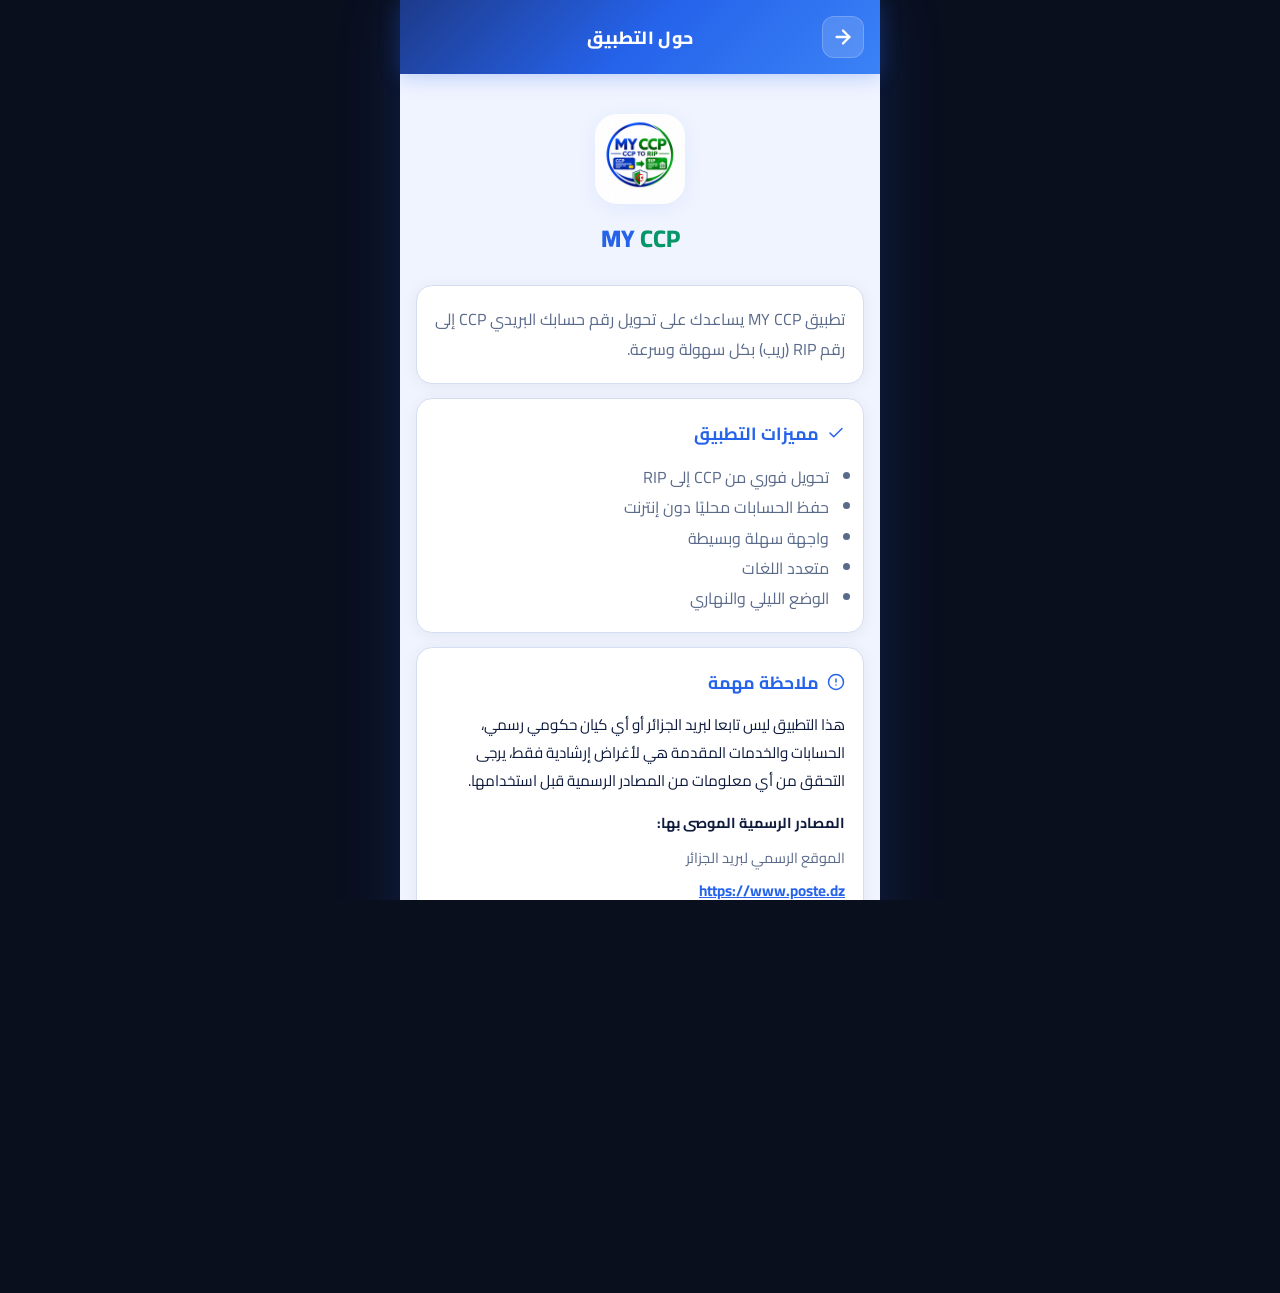
==== pages/about.html @ 97615470 "Add files via upload" ====
<!DOCTYPE html>
<html lang="ar" dir="rtl">
<head>
  <meta charset="UTF-8"/>
  <meta name="viewport" content="width=device-width, initial-scale=1.0, maximum-scale=1.0, user-scalable=no"/>
  <title>MY CCP – حول التطبيق</title>
  <meta name="theme-color" content="#1e3a8a"/>
  <link rel="manifest" href="../manifest.json"/>
  <link rel="icon" type="image/x-icon" href="../favicon.ico"/>
  <link rel="icon" type="image/png" href="../icons/icon-192.png"/>
  <link rel="apple-touch-icon" href="../icons/icon-192.png"/>
  <link href="https://fonts.googleapis.com/css2?family=Cairo:wght@400;500;600;700;800&display=swap" rel="stylesheet"/>
  <link rel="stylesheet" href="../css/main.css"/>
</head>
<body>
<div id="app-wrapper">
<div id="app">

  <!-- SUBPAGE HEADER -->
  <header class="subpage-header">
    <button class="back-btn" onclick="history.back()">
      <svg width="22" height="22" viewBox="0 0 24 24" fill="none" stroke="currentColor" stroke-width="2.5" stroke-linecap="round" stroke-linejoin="round">
        <line x1="19" y1="12" x2="5" y2="12"/>
        <polyline points="12 19 5 12 12 5"/>
      </svg>
    </button>
    <div class="subpage-title" data-i18n="about">حول التطبيق</div>
    <div style="width:42px;"></div>
  </header>

  <main class="main-content subpage-content">
    <!-- Logo -->
    <div style="display:flex;flex-direction:column;align-items:center;padding:20px 0 24px;">
      <img src="../icons/icon-192.png" alt="MY CCP" style="width:90px;height:90px;border-radius:22px;box-shadow:var(--shadow);"/>
      <div style="font-size:1.5rem;font-weight:800;margin-top:12px;color:var(--accent);">MY <span style="color:var(--accent-green);">CCP</span></div>
    </div>

    <!-- Description -->
    <div class="info-section">
      <p data-i18n="about_desc">تطبيق MY CCP يساعدك على تحويل رقم حسابك البريدي CCP إلى رقم RIP (ريب) بكل سهولة وسرعة.</p>
    </div>

    <!-- Features -->
    <div class="info-section">
      <h3>
        <svg width="18" height="18" viewBox="0 0 24 24" fill="none" stroke="currentColor" stroke-width="2" stroke-linecap="round" stroke-linejoin="round"><polyline points="20 6 9 17 4 12"/></svg>
        <span data-i18n="about_features">مميزات التطبيق</span>
      </h3>
      <ul>
        <li data-i18n="feat1">تحويل فوري من CCP إلى RIP</li>
        <li data-i18n="feat2">حفظ الحسابات محليًا دون إنترنت</li>
        <li data-i18n="feat3">واجهة سهلة وبسيطة</li>
        <li data-i18n="feat4">متعدد اللغات</li>
        <li data-i18n="feat5">الوضع الليلي والنهاري</li>
      </ul>
    </div>

    <!-- Important Notice — auto-translated by app language -->
    <div class="info-section" style="border-radius:var(--radius);padding:18px;">
      <h3 style="margin-bottom:12px;">
        <svg width="18" height="18" viewBox="0 0 24 24" fill="none" stroke="currentColor" stroke-width="2" stroke-linecap="round" stroke-linejoin="round"><circle cx="12" cy="12" r="10"/><line x1="12" y1="8" x2="12" y2="12"/><line x1="12" y1="16" x2="12.01" y2="16"/></svg>
        <span data-i18n="important_notice_title">ملاحظة مهمة</span>
      </h3>
      <p style="font-size:0.95rem;line-height:1.85;color:var(--text);margin-bottom:14px;" data-i18n="important_notice_text">
        هذا التطبيق ليس تابعا لبريد الجزائر أو أي كيان حكومي رسمي، الحسابات والخدمات المقدمة هي لأغراض إرشادية فقط، يرجى التحقق من أي معلومات من المصادر الرسمية قبل استخدامها.
      </p>
      <div style="font-weight:700;font-size:0.9rem;margin-bottom:8px;color:var(--text);" data-i18n="official_sources">المصادر الرسمية الموصى بها:</div>
      <div style="font-size:0.9rem;margin-bottom:4px;color:var(--text2);" data-i18n="official_site_label">الموقع الرسمي لبريد الجزائر</div>
      <a href="https://www.poste.dz" target="_blank" rel="noopener" style="color:var(--accent);font-size:0.95rem;font-weight:700;text-decoration:underline;word-break:break-all;">https://www.poste.dz</a>
    </div>

    <!-- Abbreviations -->
    <div class="info-section">
      <h3>
        <svg width="18" height="18" viewBox="0 0 24 24" fill="none" stroke="currentColor" stroke-width="2" stroke-linecap="round" stroke-linejoin="round"><rect x="3" y="3" width="18" height="18" rx="2"/><path d="M9 9h6"/><path d="M9 12h6"/><path d="M9 15h4"/></svg>
        <span data-i18n="abbrev_title">الإختصارات المستخدمة في التطبيق</span>
      </h3>
      <ul>
        <li><strong>CCP</strong> : <span data-i18n="abbrev_ccp">الحساب الجاري البريدي</span></li>
        <li><strong>RIP</strong> : <span data-i18n="abbrev_rip">كشف الهوية البريدية</span></li>
      </ul>
    </div>

    <!-- Version info -->
    <div class="info-section">
      <div class="account-row">
        <span class="account-label" data-i18n="version">الإصدار</span>
        <span class="account-value">1.0.0</span>
      </div>
    </div>

    <!-- Developer credit -->
    <div class="info-section" style="text-align:center;padding:16px;border-radius:var(--radius);background:var(--card);">
      <div style="font-size:1rem;color:var(--text2);font-weight:600;" data-i18n="developer_credit">تم التطوير بواسطة Ahmedcrypto</div>
    </div>

  </main>

</div>

</div><!-- end #app-wrapper -->
<div id="toast" class="toast"></div>
<script src="../js/i18n.js"></script>
<script src="../js/app.js"></script>
</body>
</html>
---- css/main.css ----
/* ===== CSS VARIABLES ===== */
:root {
  --bg: #f0f4ff;
  --bg2: #e8edf8;
  --card: #ffffff;
  --border: #d5ddf0;
  --text: #0f1b3d;
  --text2: #5a6a8a;
  --accent: #2563eb;
  --accent2: #1d4ed8;
  --accent-green: #059669;
  --accent-green2: #047857;
  --input-bg: #ffffff;
  --input-border: #c8d3ea;
  --header-bg: linear-gradient(135deg, #1e3a8a 0%, #2563eb 50%, #3b82f6 100%);
  --shadow: 0 4px 20px rgba(37,99,235,0.08);
  --shadow-card: 0 2px 16px rgba(0,0,0,0.06);
  --radius: 16px;
  --radius-sm: 12px;
  --transition: 0.25s cubic-bezier(0.4,0,0.2,1);
  --nav-bg: #ffffff;
  --sidebar-bg: #ffffff;
  --result-bg: linear-gradient(135deg, #eff6ff, #dbeafe);
  --result-border: #93c5fd;
}

[data-theme="dark"] {
  --bg: #000000;
  --bg2: #0a0a0a;
  --card: #0d0d0d;
  --border: #1a1a2e;
  --text: #ffffff;
  --text2: #9ab0d0;
  --accent: #60a5fa;
  --accent2: #3b82f6;
  --accent-green: #34d399;
  --accent-green2: #10b981;
  --input-bg: #111118;
  --input-border: #222240;
  --header-bg: linear-gradient(135deg, #000000 0%, #0a0f30 50%, #0d1a50 100%);
  --shadow: 0 4px 20px rgba(0,0,0,0.8);
  --shadow-card: 0 2px 16px rgba(0,0,0,0.6);
  --nav-bg: #000000;
  --sidebar-bg: #050510;
  --result-bg: linear-gradient(135deg, #080820, #0d1a4022);
  --result-border: #1e3a8a;
}

/* ===== RESET ===== */
*, *::before, *::after { box-sizing: border-box; margin: 0; padding: 0; }
html, body { font-size: calc(16px * var(--font-scale, 1)); height: 100%; overflow: hidden; }
html { --font-scale: 1; }
body {
  font-family: 'Cairo', 'Segoe UI', system-ui, sans-serif;
  background: var(--bg);
  color: var(--text);
  transition: background var(--transition), color var(--transition);
  direction: rtl;
  -webkit-font-smoothing: antialiased;
  -moz-osx-font-smoothing: grayscale;
}

body[data-lang="fr"], body[data-lang="en"] { direction: ltr; }

a { text-decoration: none; color: inherit; }
button { cursor: pointer; border: none; outline: none; font-family: inherit; }
input { font-family: inherit; outline: none; border: none; background: transparent; }
input[type=number]::-webkit-inner-spin-button,
input[type=number]::-webkit-outer-spin-button { -webkit-appearance: none; margin: 0; }
input[type=number] { -moz-appearance: textfield; }

/* ===== LAYOUT ===== */
/* wrapper centers & clips everything — sidebar included */
#app-wrapper {
  position: relative;
  max-width: 480px;
  width: 100%;
  margin: 0 auto;
  height: 100dvh;
  overflow: hidden;
}

#app {
  display: flex;
  flex-direction: column;
  height: 100dvh;
  width: 100%;
  position: relative;
  overflow: hidden;
  background: var(--bg);
}

/* ===== HEADER ===== */
.header {
  background: var(--header-bg);
  padding: 16px 16px;
  display: flex;
  align-items: center;
  position: sticky;
  top: 0;
  z-index: 100;
  box-shadow: 0 2px 20px rgba(37,99,235,0.3);
}

.header-title {
  font-size: 1.3rem;
  font-weight: 800;
  color: #ffffff;
  flex: 1;
  text-align: center;
  letter-spacing: 0.3px;
}

/* Logo in header instead of text */
.header-logo { display: none; }

.header-btn {
  width: 42px; height: 42px;
  display: flex; align-items: center; justify-content: center;
  background: rgba(255,255,255,0.15);
  color: #ffffff;
  border-radius: 12px;
  transition: background var(--transition), transform var(--transition);
  backdrop-filter: blur(4px);
  border: 1px solid rgba(255,255,255,0.2);
}
.header-btn:hover { background: rgba(255,255,255,0.25); transform: scale(1.05); }
.header-btn:active { transform: scale(0.95); }

.header-icons { display: flex; align-items: center; gap: 2px; }

/* ===== MAIN CONTENT ===== */
.main-content {
  flex: 1;
  padding: 20px 16px;
  overflow-y: auto;
  padding-bottom: calc(70px + env(safe-area-inset-bottom));
}

/* ===== DIGIT COUNTER ===== */
.digit-counter {
  position: absolute;
  left: 50%;
  transform: translateX(-50%);
  bottom: -18px;
  font-size: 0.7rem;
  font-weight: 700;
  color: var(--text2);
  transition: color var(--transition);
  letter-spacing: 1px;
  pointer-events: none;
}
.digit-counter.full { color: var(--accent); }
.digit-counter.warn { color: #f59e0b; }

/* ===== INPUT GROUP — styled like reference app ===== */
.input-group {
  display: flex;
  align-items: center;
  background: var(--input-bg);
  border-radius: var(--radius);
  border: 3px solid var(--input-border);
  padding: 0 16px;
  height: 68px;
  margin-bottom: 16px;
  transition: border var(--transition), box-shadow var(--transition);
  position: relative;
  box-shadow: none;
}
.input-group:focus-within {
  border-color: var(--accent);
  border-width: 3px;
  box-shadow: 0 0 0 3px rgba(37,99,235,0.15);
}

.input-group.readonly {
  background: var(--bg2);
  border: 3px solid var(--input-border);
  opacity: 1;
}

.input-group input {
  flex: 1;
  background: transparent;
  color: var(--text);
  font-size: 1.1rem;
  font-weight: 800;
  text-align: center;
  letter-spacing: 1px;
}
.input-group input::placeholder {
  color: transparent;
  font-size: 0;
}

/* Floating label — matches reference UI */
.input-label {
  position: absolute;
  top: -14px;
  right: 12px;
  font-size: 0.9rem;
  font-weight: 700;
  color: var(--accent);
  background: var(--input-bg);
  padding: 0 6px;
  letter-spacing: 0.3px;
  border-radius: 4px;
  pointer-events: none;
}

body[data-lang="fr"] .input-label,
body[data-lang="en"] .input-label {
  right: auto;
  left: 12px;
}

.input-group.readonly .input-label {
  color: var(--text2);
  background: var(--bg2);
}

/* Icons */
.input-icon {
  color: var(--text2);
  flex-shrink: 0;
  display: flex;
  align-items: center;
  transition: color var(--transition);
}
.input-group:focus-within .input-icon { color: var(--accent); }

body[data-lang="ar"] .input-icon:first-child { margin-left: 10px; }
body[data-lang="ar"] .input-icon:last-child  { margin-right: 10px; }
body:not([data-lang="ar"]) .input-icon:first-child { margin-right: 10px; }
body:not([data-lang="ar"]) .input-icon:last-child  { margin-left: 10px; }

/* ===== RESULT BOX ===== */
.result-box {
  background: var(--result-bg);
  border-radius: var(--radius);
  border: 2px solid var(--result-border);
  padding: 16px 14px;
  margin-bottom: 20px;
  display: flex;
  align-items: center;
  min-height: 64px;
  cursor: pointer;
  transition: all var(--transition);
  box-shadow: 0 4px 16px rgba(37,99,235,0.1);
  position: relative;
  overflow: hidden;
}

.result-box::before {
  content: '';
  position: absolute;
  inset: 0;
  background: linear-gradient(135deg, transparent 60%, rgba(37,99,235,0.05));
  pointer-events: none;
}

.result-box:hover {
  transform: translateY(-2px);
  box-shadow: 0 8px 24px rgba(37,99,235,0.18);
}
.result-box:active { transform: translateY(0); }

.result-box .result-text {
  flex: 1;
  font-size: 1rem;
  color: var(--text2);
  text-align: center;
  letter-spacing: 1px;
  font-weight: 700;
  word-break: break-all;
  font-family: 'Cairo', monospace;
  /* RIP numbers always flow left-to-right regardless of page language */
  direction: ltr;
  unicode-bidi: bidi-override;
}
.result-box .result-text.has-value {
  color: var(--accent);
  font-weight: 800;
  font-size: 1.1rem;
  letter-spacing: 2px;
}

.copy-hint {
  font-size: 0.65rem;
  color: var(--text2);
  text-align: center;
  margin-top: -12px;
  margin-bottom: 8px;
  opacity: 0.7;
}

/* ===== BUTTONS ===== */
.btn {
  width: 100%;
  height: 62px;
  border-radius: var(--radius);
  font-size: 1.1rem;
  font-weight: 700;
  display: flex;
  align-items: center;
  justify-content: center;
  gap: 10px;
  transition: all var(--transition);
  margin-bottom: 10px;
  letter-spacing: 0.3px;
  position: relative;
  overflow: hidden;
}

.btn::after {
  content: '';
  position: absolute;
  inset: 0;
  background: linear-gradient(to bottom, rgba(255,255,255,0.1), transparent);
  pointer-events: none;
}

.btn-primary {
  background: linear-gradient(135deg, var(--accent), var(--accent2));
  color: white;
  box-shadow: 0 4px 16px rgba(37,99,235,0.35);
}
.btn-primary:hover { box-shadow: 0 6px 24px rgba(37,99,235,0.45); transform: translateY(-1px); }
.btn-primary:active { transform: translateY(1px); box-shadow: 0 2px 8px rgba(37,99,235,0.3); }

.btn-success {
  background: linear-gradient(135deg, var(--accent-green), var(--accent-green2));
  color: white;
  box-shadow: 0 4px 16px rgba(5,150,105,0.35);
}
.btn-success:hover { box-shadow: 0 6px 24px rgba(5,150,105,0.45); transform: translateY(-1px); }
.btn-success:active { transform: translateY(1px); }

.btn-outline {
  background: transparent;
  border: 2px solid var(--border);
  color: var(--text);
}
.btn-outline:hover { background: var(--input-bg); border-color: var(--accent); color: var(--accent); }

.btn-danger {
  background: linear-gradient(135deg, #dc2626, #b91c1c);
  color: white;
  box-shadow: 0 4px 16px rgba(220,38,38,0.3);
}

.btn-icon {
  width: 42px; height: 42px;
  border-radius: 12px;
  background: var(--input-bg);
  color: var(--text2);
  display: flex; align-items: center; justify-content: center;
  border: 1.5px solid var(--border);
  transition: all var(--transition);
  flex-shrink: 0;
}
.btn-icon:hover { background: var(--accent); color: white; border-color: var(--accent); transform: scale(1.05); }

/* ===== BOTTOM NAV ===== */
.bottom-nav {
  display: flex;
  background: var(--nav-bg);
  border-top: 1px solid var(--border);
  position: fixed;
  bottom: 0;
  left: 50%;
  transform: translateX(-50%);
  width: 100%;
  max-width: 480px;
  z-index: 200;
  padding: 6px 8px calc(6px + env(safe-area-inset-bottom));
  gap: 4px;
  flex-shrink: 0;
  box-shadow: 0 -4px 20px rgba(0,0,0,0.08);
}

.nav-item {
  flex: 1;
  display: flex;
  flex-direction: column;
  align-items: center;
  justify-content: center;
  padding: 8px 4px;
  gap: 4px;
  color: var(--text2);
  font-size: 0.8rem;
  font-weight: 700;
  transition: all var(--transition);
  cursor: pointer;
  background: transparent;
  border: none;
  border-radius: 12px;
}

.nav-item.active {
  color: var(--accent);
  background: rgba(37,99,235,0.08);
}

.nav-item svg { transition: transform var(--transition); }
.nav-item.active svg { transform: scale(1.1); }
.nav-item:not(.active):hover { color: var(--accent); background: rgba(37,99,235,0.05); }

/* ===== CARD ===== */
.card {
  background: var(--card);
  border-radius: var(--radius);
  box-shadow: var(--shadow-card);
  border: 1px solid var(--border);
  transition: background var(--transition), border var(--transition);
}

/* ===== ACCOUNTS LIST ===== */
.accounts-header {
  font-size: 0.82rem;
  color: var(--text2);
  padding: 4px 4px 10px;
  display: flex;
  align-items: center;
  gap: 6px;
}

/* Selection mode bar */
.selection-bar {
  display: none;
  align-items: center;
  justify-content: space-between;
  background: var(--accent);
  color: white;
  padding: 10px 16px;
  border-radius: var(--radius);
  margin-bottom: 12px;
  font-weight: 700;
  font-size: 0.9rem;
}
.selection-bar.visible { display: flex; }
.selection-bar-actions { display: flex; gap: 8px; }
.selection-bar-btn {
  background: rgba(255,255,255,0.2);
  border: 1px solid rgba(255,255,255,0.3);
  color: white;
  padding: 6px 14px;
  border-radius: 20px;
  font-size: 0.82rem;
  font-weight: 700;
  cursor: pointer;
  font-family: inherit;
  transition: background var(--transition);
}
.selection-bar-btn:hover { background: rgba(255,255,255,0.35); }
.selection-bar-btn.danger { background: rgba(220,38,38,0.7); }
.selection-bar-btn.danger:hover { background: rgba(220,38,38,0.9); }

.account-card {
  background: linear-gradient(135deg, #1e3a8a 0%, #2563eb 45%, #1d4ed8 70%, #0f2d6b 100%);
  border-radius: 20px;
  border: none;
  padding: 20px 20px 14px;
  margin-bottom: 16px;
  box-shadow: 0 8px 32px rgba(37,99,235,0.35);
  transition: all var(--transition);
  position: relative;
  overflow: hidden;
  color: white;
}
.account-card::before {
  content: '';
  position: absolute;
  top: -40px; right: -40px;
  width: 180px; height: 180px;
  background: rgba(255,255,255,0.06);
  border-radius: 50%;
  pointer-events: none;
}
.account-card::after {
  content: '';
  position: absolute;
  bottom: -60px; left: -30px;
  width: 220px; height: 220px;
  background: rgba(255,255,255,0.04);
  border-radius: 50%;
  pointer-events: none;
}
.account-card:hover { transform: translateY(-3px); box-shadow: 0 12px 40px rgba(37,99,235,0.5); }
.account-card.selected { outline: 3px solid #93c5fd; outline-offset: 2px; }
[data-theme="dark"] .account-card {
  background: linear-gradient(135deg, #0a0f30 0%, #1a2a60 45%, #0d1a4d 70%, #050a1e 100%);
  box-shadow: 0 8px 32px rgba(0,0,0,0.6);
}

/* Checkbox for selection */
.account-checkbox {
  position: absolute;
  top: 12px;
  right: 12px;
  width: 22px;
  height: 22px;
  border-radius: 6px;
  border: 2px solid var(--border);
  background: var(--input-bg);
  cursor: pointer;
  display: none;
  align-items: center;
  justify-content: center;
  transition: all var(--transition);
  z-index: 2;
  flex-shrink: 0;
}
body[data-lang="fr"] .account-checkbox,
body[data-lang="en"] .account-checkbox { right: auto; left: 12px; }
.account-checkbox.visible { display: flex; }
.account-checkbox.checked { background: var(--accent); border-color: var(--accent); }
.account-checkbox svg { display: none; }
.account-checkbox.checked svg { display: block; }

.account-name {
  font-size: 1rem;
  font-weight: 700;
  color: var(--text);
  margin-bottom: 10px;
  display: flex;
  align-items: center;
  gap: 8px;
}

.account-row {
  display: flex;
  align-items: center;
  margin-bottom: 7px;
  gap: 6px;
}

.account-label {
  color: rgba(255,255,255,0.7);
  font-size: 0.95rem;
  display: flex;
  align-items: center;
  gap: 5px;
  flex-shrink: 0;
}

.account-label svg { opacity: 0.8; }

.account-value {
  font-size: 1.2rem;
  font-weight: 800;
  color: #ffffff;
  word-break: break-all;
  letter-spacing: 1px;
}

/* RIP value in account cards always LTR (numbers flow left-to-right) */
.rip-value {
  font-size: 1.15rem;
  font-weight: 800;
  color: #93c5fd;
  word-break: break-all;
  direction: ltr;
  unicode-bidi: bidi-override;
  letter-spacing: 1.5px;
}

.rip-chip {
  background: rgba(37,99,235,0.1);
  color: var(--accent);
  font-size: 0.82rem;
  font-weight: 700;
  letter-spacing: 1px;
  padding: 6px 12px;
  border-radius: 10px;
  font-family: 'Cairo', monospace;
  margin-top: 8px;
  border: 1px solid rgba(37,99,235,0.2);
  word-break: break-all;
  /* RIP numbers always LTR */
  direction: ltr;
  unicode-bidi: bidi-override;
  text-align: center;
}

.account-actions {
  display: flex;
  gap: 8px;
  align-items: center;
  margin-top: 12px;
  padding-top: 10px;
  border-top: 1px solid rgba(255,255,255,0.15);
}

.account-date {
  flex: 1;
  font-size: 0.78rem;
  color: rgba(255,255,255,0.55);
  text-align: end;
}

/* ===== KEY ROW (CCP key | RIP key inline) ===== */
.key-row {
  display: flex;
  align-items: center;
  gap: 6px;
  margin-bottom: 7px;
  flex-wrap: wrap;
}
.key-row-sep {
  color: var(--text2);
  opacity: 0.5;
  font-weight: 300;
  margin: 0 2px;
}

/* ===== 3-DOT MENU ===== */
.dots-btn {
  width: 36px; height: 36px;
  border-radius: 10px;
  background: rgba(255,255,255,0.12);
  color: rgba(255,255,255,0.8);
  display: flex; align-items: center; justify-content: center;
  border: none;
  cursor: pointer;
  transition: all var(--transition);
  margin-inline-start: auto;
  flex-shrink: 0;
}
.dots-btn:hover { background: rgba(255,255,255,0.25); color: white; }

.dropdown-menu {
  position: fixed;
  background: var(--card);
  border: 1.5px solid var(--border);
  border-radius: var(--radius-sm);
  box-shadow: 0 8px 32px rgba(0,0,0,0.18);
  z-index: 500;
  min-width: 190px;
  overflow: hidden;
  animation: dropdownFadeIn 0.15s ease both;
}

@keyframes dropdownFadeIn {
  from { opacity: 0; transform: scale(0.95) translateY(-6px); }
  to { opacity: 1; transform: scale(1) translateY(0); }
}

.dropdown-item {
  display: flex;
  align-items: center;
  gap: 12px;
  padding: 14px 16px;
  font-size: 1rem;
  font-weight: 600;
  color: var(--text);
  cursor: pointer;
  background: transparent;
  border: none;
  width: 100%;
  font-family: inherit;
  transition: background var(--transition);
  text-align: start;
}
.dropdown-item:hover { background: var(--bg2); }
.dropdown-item.danger { color: #dc2626; }
.dropdown-item svg { flex-shrink: 0; opacity: 0.8; }
.dropdown-divider { height: 1px; background: var(--border); margin: 4px 0; }

/* ===== SIDEBAR ===== */
/* overlay & sidebar are now inside #app-wrapper, not #app */
.sidebar-overlay {
  position: absolute;
  inset: 0;
  background: rgba(0,0,0,0.6);
  z-index: 200;
  opacity: 0;
  pointer-events: none;
  transition: opacity var(--transition);
  backdrop-filter: blur(2px);
}
.sidebar-overlay.open { opacity: 1; pointer-events: all; }

/* Default (ar) — sidebar opens from RIGHT */
.sidebar {
  position: absolute;
  top: 0;
  left: auto;
  right: 0;
  width: 290px;
  height: 100%;
  background: var(--sidebar-bg);
  z-index: 201;
  transform: translateX(100%);
  transition: transform 0.32s cubic-bezier(0.4,0,0.2,1);
  display: flex;
  flex-direction: column;
  box-shadow: -6px 0 32px rgba(0,0,0,0.3);
  overflow: hidden;
}
.sidebar.open { transform: translateX(0); }

/* LTR (fr, en) — sidebar opens from LEFT */
body[data-lang="fr"] .sidebar,
body[data-lang="en"] .sidebar {
  right: auto;
  left: 0;
  transform: translateX(-100%);
  box-shadow: 6px 0 32px rgba(0,0,0,0.3);
}
body[data-lang="fr"] .sidebar.open,
body[data-lang="en"] .sidebar.open { transform: translateX(0); }

/* ===== HEADER MENU BUTTON POSITION =====
   AR  : sidebar on RIGHT → menu button on RIGHT
   FR/EN: sidebar on LEFT  → menu button on LEFT
   Strategy: header always has direction:ltr internally.
   AR  → icons at the END  (right side) using order:1 on icons, order:0 on title
   FR/EN → icons at the START (left side) using order:-1 on icons
*/
.header { direction: ltr; justify-content: space-between; }
.header-title { flex: 1; text-align: center; }
.header-icons { flex-shrink: 0; }

/* AR: menu button on the RIGHT → put icons at end (order 1) */
body[data-lang="ar"] .header-icons { order: 1; }
body[data-lang="ar"] .header-title  { order: 0; }

/* FR/EN: menu button on the LEFT → put icons at start (order -1) */
body[data-lang="fr"] .header-icons,
body[data-lang="en"] .header-icons { order: -1; }
body[data-lang="fr"] .header-title,
body[data-lang="en"] .header-title  { order: 0; }

.sidebar-header {
  padding: 32px 20px 20px;
  display: flex;
  flex-direction: column;
  align-items: center;
  gap: 8px;
  border-bottom: 1px solid var(--border);
  background: var(--header-bg);
  position: relative;
}

.sidebar-logo {
  width: 72px; height: 72px;
  border-radius: 20px;
  box-shadow: 0 4px 16px rgba(0,0,0,0.3);
  border: 3px solid rgba(255,255,255,0.3);
}

.sidebar-app-name {
  font-size: 1.1rem;
  font-weight: 800;
  color: #ffffff;
  letter-spacing: 0.5px;
}

.sidebar-version {
  font-size: 0.72rem;
  color: rgba(255,255,255,0.7);
  background: rgba(255,255,255,0.15);
  padding: 3px 10px;
  border-radius: 20px;
}

.sidebar-menu { flex: 1; padding: 12px 0; overflow-y: auto; }

.sidebar-section-title {
  font-size: 0.7rem;
  color: var(--text2);
  padding: 10px 20px 6px;
  text-transform: uppercase;
  letter-spacing: 1px;
  font-weight: 700;
}

.sidebar-item {
  display: flex;
  align-items: center;
  gap: 14px;
  padding: 16px 20px;
  color: var(--text);
  font-size: 1.05rem;
  font-weight: 700;
  cursor: pointer;
  background: transparent;
  width: 100%;
  transition: all var(--transition);
  border: none;
  font-family: inherit;
  border-radius: 0;
  position: relative;
}
/* AR → hover indicator on the LEFT side of item (sidebar opens from right) */
body[data-lang="ar"] .sidebar-item:hover { background: rgba(37,99,235,0.06); color: var(--accent); padding-left: 24px; }
.sidebar-item.active {
  background: rgba(37,99,235,0.1);
  color: var(--accent);
}
/* AR active bar on the LEFT edge (sidebar is on right side) */
.sidebar-item.active::before {
  content: '';
  position: absolute;
  left: 0; right: auto; top: 50%;
  transform: translateY(-50%);
  width: 4px; height: 60%;
  background: var(--accent);
  border-radius: 0 2px 2px 0;
}
/* FR/EN active bar on the RIGHT edge (sidebar is on left side) */
body[data-lang="fr"] .sidebar-item.active::before,
body[data-lang="en"] .sidebar-item.active::before {
  left: auto; right: 0;
  border-radius: 2px 0 0 2px;
}
body[data-lang="fr"] .sidebar-item:hover,
body[data-lang="en"] .sidebar-item:hover {
  padding-left: 20px;
  padding-right: 24px;
}

.sidebar-divider { height: 1px; background: var(--border); margin: 8px 20px; }

/* ===== SETTINGS PAGE ===== */
.settings-section { margin-bottom: 24px; }
.settings-title {
  font-size: 0.75rem;
  color: var(--text2);
  margin-bottom: 10px;
  padding: 0 4px;
  text-transform: uppercase;
  letter-spacing: 1px;
  font-weight: 700;
}

.settings-item {
  display: flex;
  align-items: center;
  justify-content: space-between;
  background: var(--card);
  border: 1.5px solid var(--border);
  border-radius: var(--radius);
  padding: 14px 16px;
  margin-bottom: 10px;
  transition: all var(--transition);
}
.settings-item:hover { border-color: var(--accent); }

.settings-item-left { display: flex; align-items: center; gap: 12px; }
.settings-item-label { font-size: 1rem; font-weight: 700; color: var(--text); }
.settings-item-sub { font-size: 0.88rem; color: var(--text2); margin-top: 2px; }

/* Toggle */
.toggle {
  width: 52px; height: 28px;
  background: var(--border);
  border-radius: 14px;
  position: relative;
  cursor: pointer;
  transition: background var(--transition);
  flex-shrink: 0;
  border: none;
}
.toggle::after {
  content: '';
  position: absolute;
  width: 22px; height: 22px;
  background: white;
  border-radius: 50%;
  top: 3px; left: 3px;
  transition: left 0.3s cubic-bezier(0.4,0,0.2,1);
  box-shadow: 0 2px 6px rgba(0,0,0,0.3);
}
.toggle.on { background: var(--accent); }
.toggle.on::after { left: 27px; }

/* Small outline button for settings actions */
.btn-outline-sm {
  padding: 7px 16px;
  border-radius: 10px;
  font-size: 0.88rem;
  font-weight: 700;
  border: 2px solid var(--border);
  background: transparent;
  color: var(--text);
  cursor: pointer;
  font-family: inherit;
  transition: all var(--transition);
  white-space: nowrap;
  flex-shrink: 0;
}
.btn-outline-sm:hover { border-color: var(--accent); color: var(--accent); background: rgba(37,99,235,0.07); }

/* Lang buttons */
.lang-buttons { display: flex; gap: 8px; flex-wrap: wrap; }
.lang-btn {
  padding: 6px 16px;
  border-radius: 20px;
  font-size: 0.85rem;
  font-weight: 700;
  border: 2px solid var(--border);
  background: var(--input-bg);
  color: var(--text);
  cursor: pointer;
  transition: all var(--transition);
  font-family: inherit;
}
.lang-btn.active {
  background: var(--accent);
  color: white;
  border-color: var(--accent);
  box-shadow: 0 4px 12px rgba(37,99,235,0.3);
}
.lang-btn:not(.active):hover { border-color: var(--accent); color: var(--accent); }

/* ===== KEY BADGE ===== */
.key-badge {
  display: inline-flex;
  align-items: center;
  gap: 4px;
  background: rgba(255,255,255,0.15);
  color: #ffffff;
  font-weight: 800;
  font-size: 1.25rem;
  padding: 5px 14px;
  border-radius: 8px;
  border: 1px solid rgba(255,255,255,0.25);
}
/* Key badge in home page (not in card) stays themed */
.input-group .key-badge {
  background: rgba(37,99,235,0.1);
  color: var(--accent);
  border: 1px solid rgba(37,99,235,0.2);
}

/* ===== INFO PAGES ===== */
.info-section {
  background: var(--card);
  border: 1.5px solid var(--border);
  border-radius: var(--radius);
  padding: 18px;
  margin-bottom: 14px;
  box-shadow: var(--shadow-card);
}
.info-section h3 {
  font-size: 1.1rem;
  color: var(--accent);
  margin-bottom: 12px;
  display: flex;
  align-items: center;
  gap: 8px;
  font-weight: 700;
}
.info-section p, .info-section li {
  font-size: 1rem;
  color: var(--text2);
  line-height: 1.9;
}
.info-section ul { padding-right: 16px; }
body:not([data-lang="ar"]) .info-section ul { padding-left: 16px; padding-right: 0; }

/* ===== TOAST ===== */
.toast {
  position: absolute;
  bottom: 90px;
  left: 50%; transform: translateX(-50%);
  background: linear-gradient(135deg, #1e3a8a, #2563eb);
  color: white;
  padding: 14px 28px;
  border-radius: 24px;
  font-size: 1rem;
  font-weight: 700;
  z-index: 999;
  opacity: 0;
  pointer-events: none;
  transition: opacity 0.3s, transform 0.3s;
  transform: translateX(-50%) translateY(10px);
  white-space: nowrap;
  max-width: 90%;
  text-align: center;
  box-shadow: 0 8px 24px rgba(37,99,235,0.4);
}
.toast.show { opacity: 1; transform: translateX(-50%) translateY(0); }

/* ===== MODAL ===== */
.modal-overlay {
  position: absolute;
  inset: 0;
  background: rgba(0,0,0,0.6);
  z-index: 300;
  display: flex;
  align-items: flex-end;
  justify-content: center;
  opacity: 0;
  pointer-events: none;
  transition: opacity 0.3s;
  backdrop-filter: blur(4px);
}
.modal-overlay.open { opacity: 1; pointer-events: all; }

.modal {
  background: var(--card);
  border-radius: var(--radius) var(--radius) 0 0;
  padding: 24px 20px 36px;
  width: 100%;
  max-width: 480px;
  transform: translateY(100%);
  transition: transform 0.35s cubic-bezier(0.4,0,0.2,1);
  border-top: 3px solid var(--accent);
}
.modal-overlay.open .modal { transform: translateY(0); }

.modal-handle {
  width: 36px; height: 4px;
  background: var(--border);
  border-radius: 2px;
  margin: 0 auto 20px;
}

.modal-title { font-size: 1.2rem; font-weight: 800; margin-bottom: 20px; color: var(--text); }
.modal-msg { font-size: 1rem; color: var(--text2); line-height: 1.7; margin-bottom: 4px; }
.modal-actions { display: flex; gap: 10px; margin-top: 16px; }
.modal-actions .btn { margin-bottom: 0; }
.modal-btn {
  flex: 1;
  height: 52px;
  border-radius: var(--radius-sm);
  font-size: 1rem;
  font-weight: 700;
  cursor: pointer;
  font-family: inherit;
  transition: all var(--transition);
  border: none;
}
.modal-btn.cancel {
  background: var(--bg2);
  color: var(--text);
  border: 2px solid var(--border);
}
.modal-btn.cancel:hover { border-color: var(--accent); color: var(--accent); }
.modal-btn.confirm {
  background: linear-gradient(135deg, var(--accent), var(--accent2));
  color: white;
  box-shadow: 0 4px 14px rgba(37,99,235,0.3);
}
.modal-btn.confirm:hover { box-shadow: 0 6px 20px rgba(37,99,235,0.45); }

/* ===== EMPTY STATE ===== */
.empty-state {
  display: flex;
  flex-direction: column;
  align-items: center;
  justify-content: center;
  padding: 60px 20px;
  color: var(--text2);
  gap: 14px;
}
.empty-state svg { opacity: 0.3; }
.empty-state p { font-size: 1rem; text-align: center; line-height: 1.7; }
.empty-state .empty-title { font-size: 1.2rem; font-weight: 700; color: var(--text); }

/* ===== SCROLLBAR ===== */
::-webkit-scrollbar { width: 4px; }
::-webkit-scrollbar-track { background: transparent; }
::-webkit-scrollbar-thumb { background: var(--border); border-radius: 4px; }

/* ===== SEARCH BAR ===== */
.search-bar {
  display: flex;
  align-items: center;
  background: var(--input-bg);
  border: 2px solid var(--input-border);
  border-radius: var(--radius);
  padding: 0 14px;
  height: 50px;
  margin-bottom: 14px;
  gap: 10px;
  transition: border var(--transition), box-shadow var(--transition);
  box-shadow: var(--shadow-card);
}
.search-bar:focus-within { border-color: var(--accent); box-shadow: 0 0 0 3px rgba(37,99,235,0.1); }
.search-bar input {
  flex: 1;
  background: transparent;
  color: var(--text);
  font-size: 0.9rem;
}
.search-bar input::placeholder { color: var(--text2); }

/* ===== PAGE HERO ===== */
.page-hero {
  background: var(--header-bg);
  margin: -20px -16px 20px;
  padding: 20px 20px 24px;
  display: flex;
  align-items: center;
  gap: 14px;
  color: white;
}
.page-hero-icon {
  width: 50px; height: 50px;
  background: rgba(255,255,255,0.15);
  border-radius: 14px;
  display: flex; align-items: center; justify-content: center;
  flex-shrink: 0;
  border: 1px solid rgba(255,255,255,0.2);
}
.page-hero-title { font-size: 1.2rem; font-weight: 800; }
.page-hero-sub { font-size: 0.88rem; opacity: 0.8; margin-top: 2px; }

/* ===== CROWN ===== */
.crown-icon { color: #f59e0b; }

/* ===== SECTION DIVIDER ===== */
.section-title {
  font-size: 0.8rem;
  font-weight: 700;
  color: var(--text2);
  text-transform: uppercase;
  letter-spacing: 1px;
  margin-bottom: 10px;
  padding: 0 2px;
  display: flex;
  align-items: center;
  gap: 8px;
}
.section-title::after {
  content: '';
  flex: 1;
  height: 1px;
  background: var(--border);
}

/* ===== STEP INDICATOR ===== */
.step-dots {
  display: flex;
  justify-content: center;
  gap: 6px;
  margin-bottom: 10px;
}
.step-dot {
  width: 6px; height: 6px;
  border-radius: 50%;
  background: var(--border);
  transition: all var(--transition);
}
.step-dot.active { background: var(--accent); width: 18px; border-radius: 3px; }

/* ===== SUBPAGE HEADER (no sidebar - with back button) ===== */
.subpage-header {
  background: var(--header-bg);
  padding: 16px 16px;
  display: flex;
  align-items: center;
  justify-content: space-between;
  position: sticky;
  top: 0;
  z-index: 100;
  box-shadow: 0 2px 20px rgba(37,99,235,0.3);
}

.subpage-title {
  font-size: 1.1rem;
  font-weight: 800;
  color: #ffffff;
  flex: 1;
  text-align: center;
  letter-spacing: 0.3px;
}

.back-btn {
  width: 42px; height: 42px;
  display: flex; align-items: center; justify-content: center;
  background: rgba(255,255,255,0.15);
  color: #ffffff;
  border-radius: 12px;
  transition: background var(--transition), transform var(--transition);
  backdrop-filter: blur(4px);
  border: 1px solid rgba(255,255,255,0.2);
  flex-shrink: 0;
}
.back-btn:hover { background: rgba(255,255,255,0.25); transform: scale(1.05); }
.back-btn:active { transform: scale(0.95); }

/* RTL: back button arrow direction */
body[data-lang="ar"] .back-btn svg { transform: scaleX(-1); }

.subpage-action-btn {
  width: 42px; height: 42px;
  display: flex; align-items: center; justify-content: center;
  background: rgba(255,255,255,0.15);
  color: #ffffff;
  border-radius: 12px;
  transition: background var(--transition), transform var(--transition);
  backdrop-filter: blur(4px);
  border: 1px solid rgba(255,255,255,0.2);
  flex-shrink: 0;
}
.subpage-action-btn:hover { background: rgba(255,255,255,0.25); }

.subpage-content {
  /* No bottom nav, so less padding */
  padding-bottom: 24px;
  overflow-y: auto;
}

/* Subpages: allow body/html to scroll */
html:has(.subpage-content),
body:has(.subpage-content) {
  overflow: auto;
}
#app-wrapper:has(.subpage-content) {
  height: auto;
  overflow-y: auto;
  overflow-x: hidden;
}
#app:has(.subpage-content) {
  height: auto;
  overflow: visible;
}

/* ===== FLAG LANG BUTTONS ===== */
.lang-btn-flag {
  display: flex;
  align-items: center;
  gap: 6px;
  padding: 6px 14px;
  border-radius: 20px;
  font-size: 0.85rem;
  font-weight: 700;
  border: 2px solid var(--border);
  background: var(--input-bg);
  color: var(--text);
  cursor: pointer;
  transition: all var(--transition);
  font-family: inherit;
}
.lang-btn-flag .flag {
  font-size: 1.2rem;
  line-height: 1;
}
.lang-btn-flag.active {
  background: var(--accent);
  color: white;
  border-color: var(--accent);
  box-shadow: 0 4px 12px rgba(37,99,235,0.3);
}
.lang-btn-flag:not(.active):hover { border-color: var(--accent); color: var(--accent); }

/* ===== ANIMATION ===== */
@keyframes fadeInUp {
  from { opacity: 0; transform: translateY(16px); }
  to { opacity: 1; transform: translateY(0); }
}
.animate-in { animation: fadeInUp 0.4s ease both; }

@keyframes pulse-ring {
  0% { box-shadow: 0 0 0 0 rgba(37,99,235,0.4); }
  70% { box-shadow: 0 0 0 10px rgba(37,99,235,0); }
  100% { box-shadow: 0 0 0 0 rgba(37,99,235,0); }
}
.result-box.has-rip { animation: pulse-ring 1.5s ease; }



/* ===== DESKTOP: ALL PAGES CENTERED LIKE MOBILE ===== */
@media (min-width: 481px) {
  html, body {
    overflow: hidden;
    background: #0a0f1e;
    height: 100%;
  }
  [data-theme="dark"] body { background: #050810; }

  body::before {
    content: '';
    position: fixed;
    inset: 0;
    background: linear-gradient(135deg, #0a0f1e 0%, #1a2a5e 50%, #0d1428 100%);
    z-index: -1;
  }
  [data-theme="dark"] body::before {
    background: linear-gradient(135deg, #050810 0%, #0f1a3e 50%, #080d20 100%);
  }

  /* Main page: perfectly contained, no scroll outside the app column */
  body:not(:has(.subpage-content)) #app-wrapper {
    position: fixed;
    top: 0;
    left: 50%;
    transform: translateX(-50%);
    height: 100dvh;
    overflow: hidden;
    box-shadow: 0 0 60px rgba(37,99,235,0.2);
  }

  /* Subpages: allow scroll, centered column */
  body:has(.subpage-content) {
    overflow-y: auto;
    height: 100%;
    min-height: 100dvh;
  }
  body:has(.subpage-content) #app-wrapper {
    position: relative;
    left: auto;
    top: auto;
    transform: none;
    max-width: 480px;
    width: 100%;
    margin: 0 auto;
    height: auto;
    min-height: 100dvh;
    overflow: visible;
    box-shadow: 0 0 60px rgba(37,99,235,0.2);
  }
  body:has(.subpage-content) #app {
    height: auto;
    min-height: 100dvh;
    overflow: visible;
    display: flex;
    flex-direction: column;
  }
  body:has(.subpage-content) .main-content.subpage-content {
    flex: 1;
  }

  /* Subpage header sticky within centered column */
  body:has(.subpage-content) .subpage-header {
    position: sticky;
    top: 0;
  }
}

/* ===== LANG DROPDOWN ===== */
.lang-select-wrapper {
  position: relative;
  flex: 1;
  max-width: 200px;
}

.lang-select-btn {
  display: flex;
  align-items: center;
  gap: 8px;
  padding: 8px 14px;
  border-radius: var(--radius-sm);
  font-size: 0.9rem;
  font-weight: 700;
  border: 2px solid var(--border);
  background: var(--input-bg);
  color: var(--text);
  cursor: pointer;
  transition: all var(--transition);
  font-family: inherit;
  width: 100%;
  justify-content: space-between;
}
.lang-select-btn:hover {
  border-color: var(--accent);
  color: var(--accent);
}
.lang-select-btn .lang-select-left {
  display: flex;
  align-items: center;
  gap: 8px;
}
.lang-select-btn .flag { font-size: 1.2rem; line-height: 1; }
.lang-select-btn .chevron {
  transition: transform var(--transition);
  color: var(--text2);
  flex-shrink: 0;
}
.lang-select-btn.open .chevron { transform: rotate(180deg); }

.lang-dropdown {
  position: absolute;
  top: calc(100% + 6px);
  inset-inline-end: 0;
  min-width: 100%;
  background: var(--card);
  border: 1.5px solid var(--border);
  border-radius: var(--radius-sm);
  box-shadow: 0 8px 32px rgba(0,0,0,0.18);
  z-index: 500;
  overflow: hidden;
  animation: dropdownFadeIn 0.15s ease both;
  display: none;
}
.lang-dropdown.open { display: block; }

.lang-dropdown-item {
  display: flex;
  align-items: center;
  gap: 10px;
  padding: 12px 16px;
  font-size: 0.9rem;
  font-weight: 600;
  color: var(--text);
  cursor: pointer;
  background: transparent;
  border: none;
  width: 100%;
  font-family: inherit;
  transition: background var(--transition);
  text-align: start;
}
.lang-dropdown-item:hover { background: var(--bg2); }
.lang-dropdown-item.active {
  color: var(--accent);
  background: rgba(37,99,235,0.07);
}
.lang-dropdown-item .flag { font-size: 1.2rem; line-height: 1; }
.lang-dropdown-item .check {
  margin-inline-start: auto;
  color: var(--accent);
  display: none;
}
.lang-dropdown-item.active .check { display: block; }
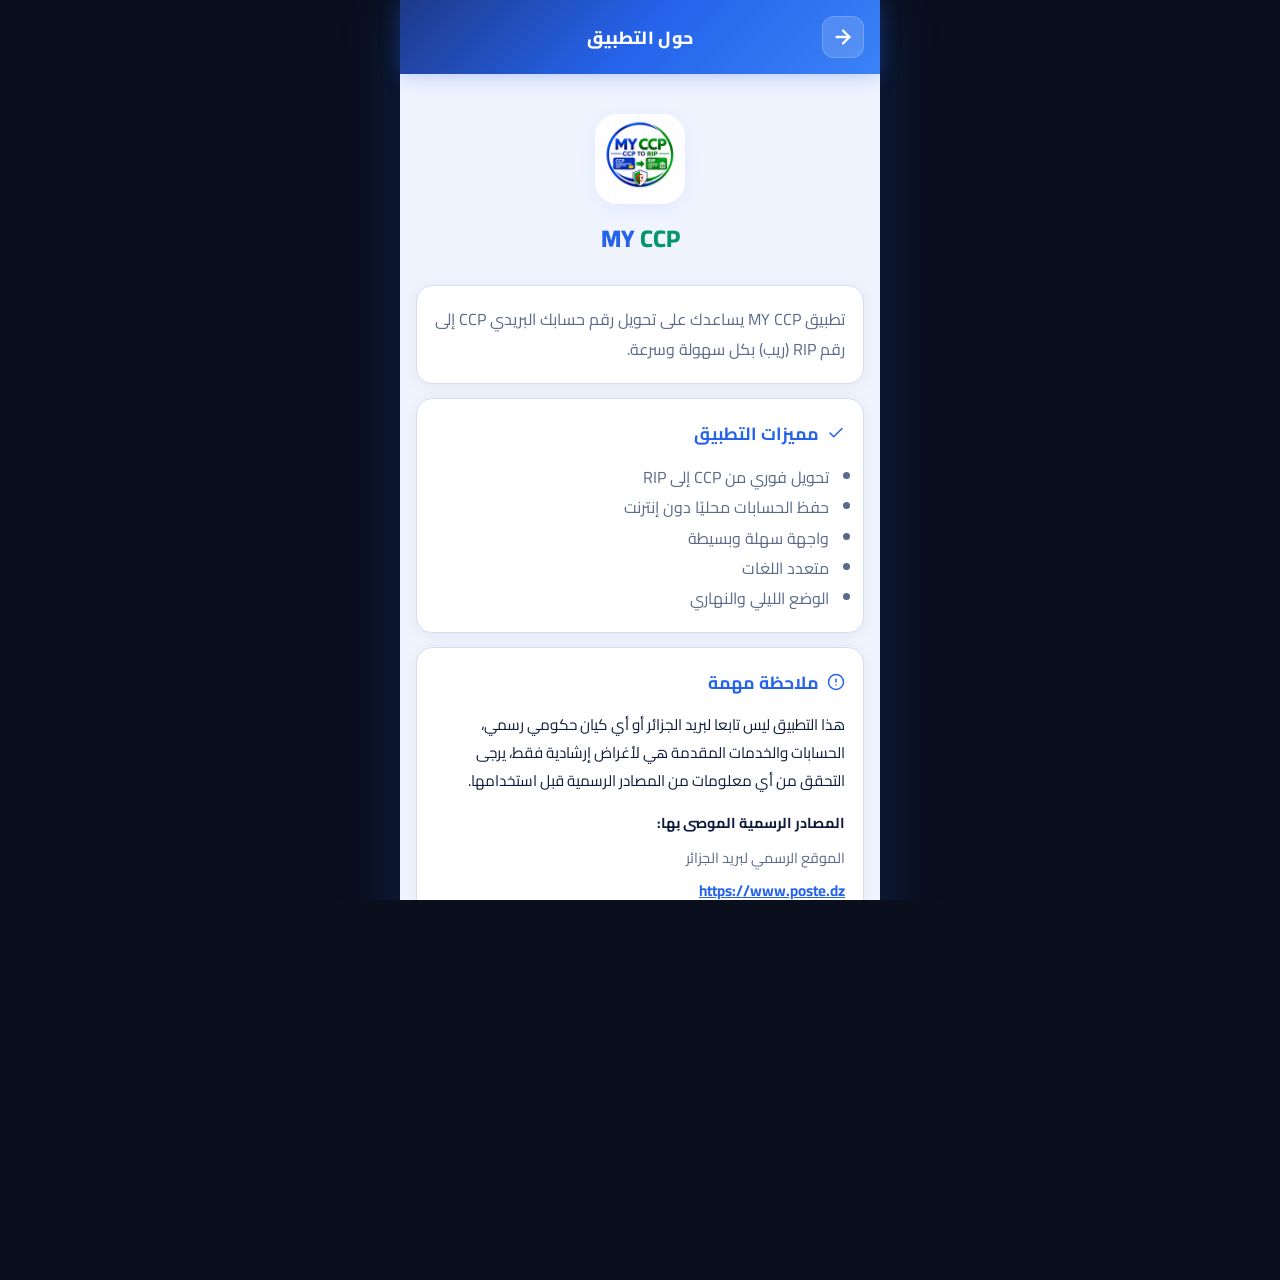
==== commit bc3112e4: "Add files via upload" ====
--- a/pages/about.html
+++ b/pages/about.html
@@ -83,9 +83,9 @@
 
     <!-- Version info -->
     <div class="info-section">
-      <div class="account-row">
-        <span class="account-label" data-i18n="version">الإصدار</span>
-        <span class="account-value">1.0.0</span>
+      <div style="display:flex;align-items:center;gap:8px;">
+        <span style="font-size:0.95rem;color:var(--text2);font-weight:500;" data-i18n="version">الإصدار</span>
+        <span style="font-size:1rem;font-weight:700;color:var(--text);letter-spacing:1px;">1.0.0</span>
       </div>
     </div>
 
--- a/css/main.css
+++ b/css/main.css
@@ -236,42 +236,17 @@
 
 /* ===== RESULT BOX ===== */
 .result-box {
-  background: var(--result-bg);
-  border-radius: var(--radius);
-  border: 2px solid var(--result-border);
-  padding: 16px 14px;
-  margin-bottom: 20px;
-  display: flex;
-  align-items: center;
-  min-height: 64px;
-  cursor: pointer;
-  transition: all var(--transition);
-  box-shadow: 0 4px 16px rgba(37,99,235,0.1);
-  position: relative;
-  overflow: hidden;
-}
-
-.result-box::before {
-  content: '';
-  position: absolute;
-  inset: 0;
-  background: linear-gradient(135deg, transparent 60%, rgba(37,99,235,0.05));
-  pointer-events: none;
-}
-
-.result-box:hover {
-  transform: translateY(-2px);
-  box-shadow: 0 8px 24px rgba(37,99,235,0.18);
-}
-.result-box:active { transform: translateY(0); }
+  /* Styled as a normal readonly input field */
+  margin-bottom: 0;
+  transition: all var(--transition);
+}
 
 .result-box .result-text {
   flex: 1;
   font-size: 1rem;
   color: var(--text2);
-  text-align: center;
   letter-spacing: 1px;
-  font-weight: 700;
+  font-weight: 500;
   word-break: break-all;
   font-family: 'Cairo', monospace;
   /* RIP numbers always flow left-to-right regardless of page language */
@@ -279,9 +254,9 @@
   unicode-bidi: bidi-override;
 }
 .result-box .result-text.has-value {
-  color: var(--accent);
-  font-weight: 800;
-  font-size: 1.1rem;
+  color: var(--text);
+  font-weight: 700;
+  font-size: 1rem;
   letter-spacing: 2px;
 }
 
@@ -1256,12 +1231,15 @@
 }
 .animate-in { animation: fadeInUp 0.4s ease both; }
 
-@keyframes pulse-ring {
-  0% { box-shadow: 0 0 0 0 rgba(37,99,235,0.4); }
-  70% { box-shadow: 0 0 0 10px rgba(37,99,235,0); }
-  100% { box-shadow: 0 0 0 0 rgba(37,99,235,0); }
-}
-.result-box.has-rip { animation: pulse-ring 1.5s ease; }
+@keyframes rip-pulse {
+  0%   { box-shadow: 0 0 0 0 rgba(37,99,235,0.35), var(--shadow-input); border-color: var(--accent); }
+  50%  { box-shadow: 0 0 0 6px rgba(37,99,235,0.12), var(--shadow-input); border-color: var(--accent); }
+  100% { box-shadow: 0 0 0 0 rgba(37,99,235,0), var(--shadow-input); border-color: var(--accent); }
+}
+.result-box.has-rip {
+  animation: rip-pulse 1.2s ease-out;
+  border-color: var(--accent);
+}
 
 
 
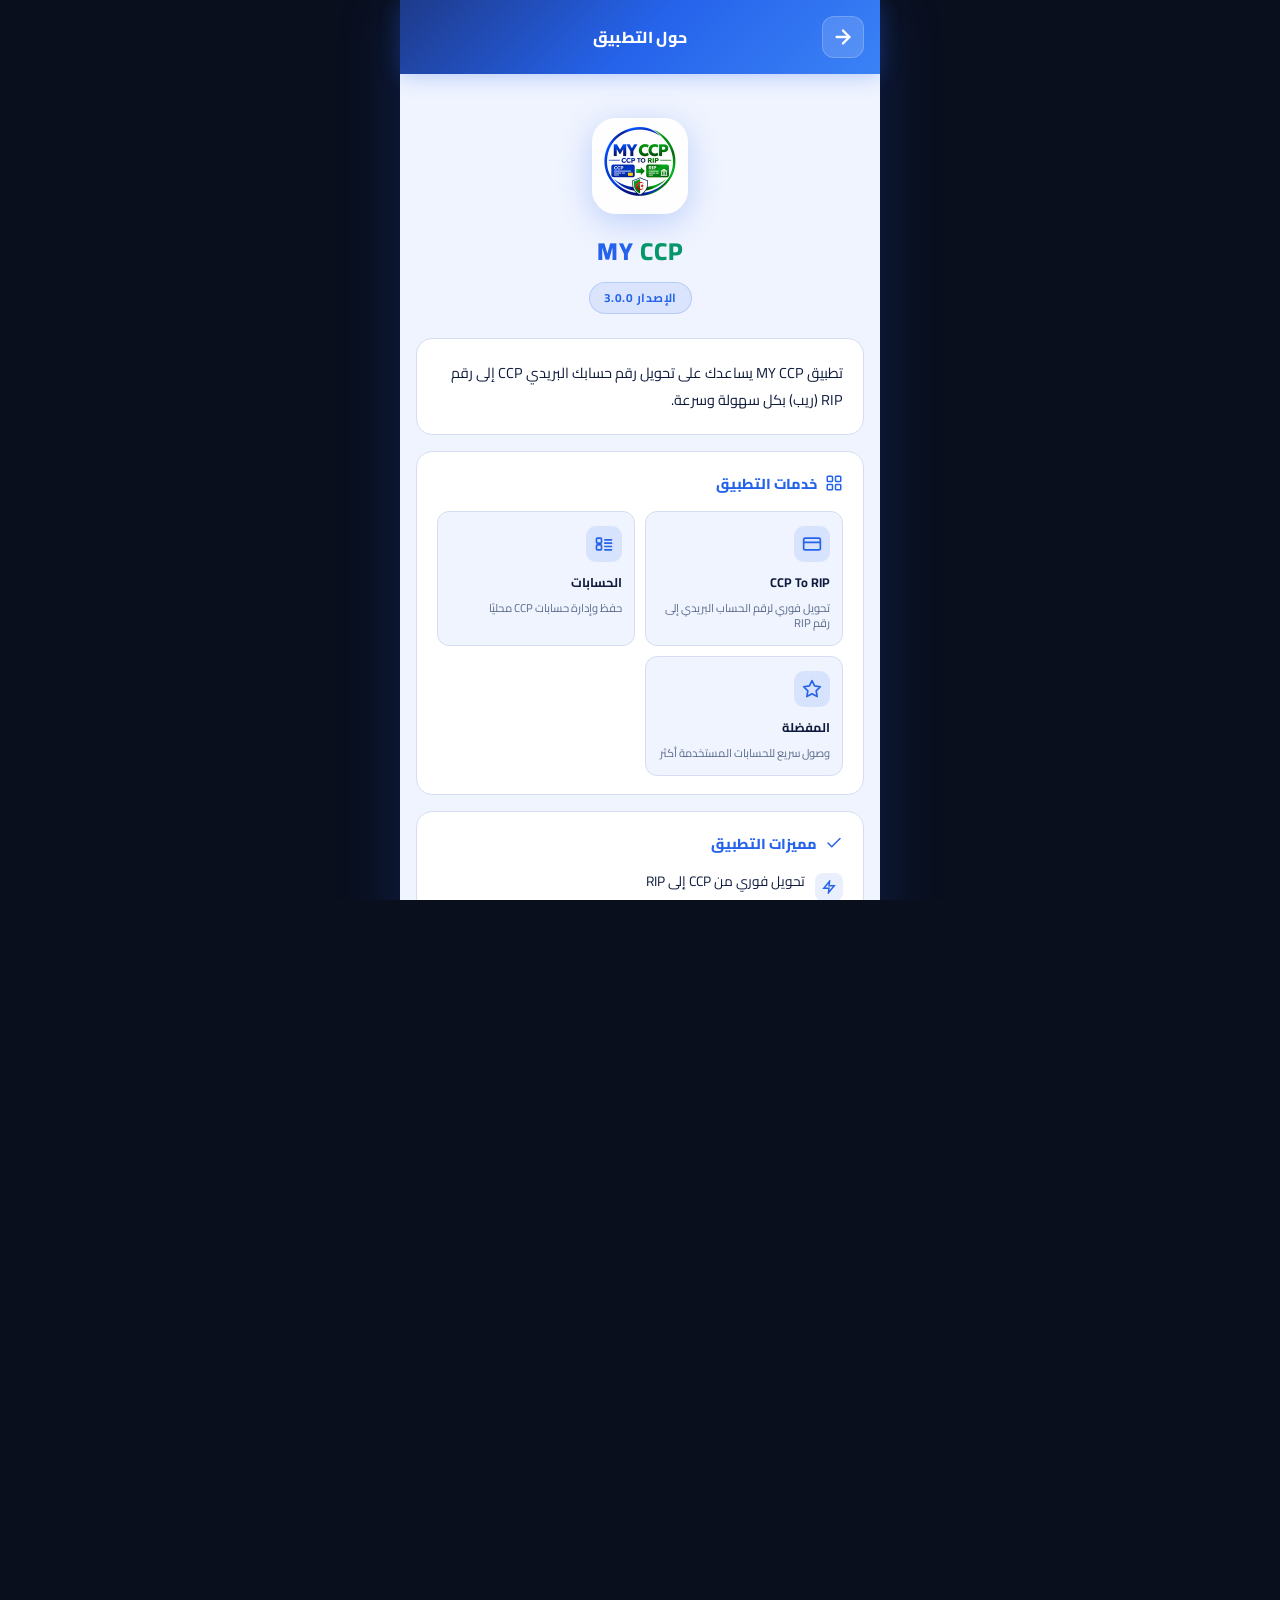
==== commit 3b818b5b: "Add files via upload" ====
--- a/pages/about.html
+++ b/pages/about.html
@@ -11,6 +11,210 @@
   <link rel="apple-touch-icon" href="../icons/icon-192.png"/>
   <link href="https://fonts.googleapis.com/css2?family=Cairo:wght@400;500;600;700;800&display=swap" rel="stylesheet"/>
   <link rel="stylesheet" href="../css/main.css"/>
+  <style>
+    .about-hero {
+      display: flex;
+      flex-direction: column;
+      align-items: center;
+      padding: 28px 0 24px;
+      position: relative;
+    }
+    .about-logo {
+      width: 96px;
+      height: 96px;
+      border-radius: 24px;
+      box-shadow: 0 8px 32px rgba(37,99,235,0.25);
+      margin-bottom: 14px;
+    }
+    .about-app-name {
+      font-size: 1.7rem;
+      font-weight: 800;
+      color: var(--accent);
+      letter-spacing: 1px;
+    }
+    .about-app-name span { color: var(--accent-green); }
+    .about-version-badge {
+      display: inline-block;
+      background: rgba(37,99,235,0.1);
+      color: var(--accent);
+      border: 1px solid rgba(37,99,235,0.2);
+      border-radius: 20px;
+      padding: 4px 14px;
+      font-size: 0.82rem;
+      font-weight: 700;
+      margin-top: 8px;
+      letter-spacing: 0.5px;
+    }
+    .about-desc-block {
+      background: var(--card);
+      border-radius: var(--radius);
+      padding: 20px;
+      margin-bottom: 16px;
+      font-size: 1rem;
+      color: var(--text);
+      line-height: 1.9;
+      border: 1px solid var(--border);
+    }
+    .about-section {
+      background: var(--card);
+      border-radius: var(--radius);
+      padding: 18px 20px;
+      margin-bottom: 16px;
+      border: 1px solid var(--border);
+    }
+    .about-section h3 {
+      font-size: 1rem;
+      font-weight: 800;
+      color: var(--accent);
+      margin-bottom: 14px;
+      display: flex;
+      align-items: center;
+      gap: 8px;
+    }
+    .about-section ul {
+      list-style: none;
+      padding: 0;
+      margin: 0;
+      display: flex;
+      flex-direction: column;
+      gap: 10px;
+    }
+    .about-section ul li {
+      display: flex;
+      align-items: flex-start;
+      gap: 10px;
+      font-size: 0.95rem;
+      color: var(--text);
+      line-height: 1.6;
+    }
+    .feat-icon {
+      width: 28px;
+      height: 28px;
+      border-radius: 8px;
+      background: rgba(37,99,235,0.1);
+      display: flex;
+      align-items: center;
+      justify-content: center;
+      flex-shrink: 0;
+      margin-top: 2px;
+    }
+    .feat-icon svg { color: var(--accent); }
+    .about-tools-grid {
+      display: grid;
+      grid-template-columns: 1fr 1fr;
+      gap: 10px;
+      margin-top: 4px;
+    }
+    .tool-card {
+      background: var(--bg);
+      border-radius: 12px;
+      padding: 14px 12px;
+      border: 1px solid var(--border);
+      display: flex;
+      flex-direction: column;
+      align-items: flex-start;
+      gap: 6px;
+    }
+    .tool-card-icon {
+      width: 36px;
+      height: 36px;
+      border-radius: 10px;
+      background: rgba(37,99,235,0.12);
+      display: flex;
+      align-items: center;
+      justify-content: center;
+      margin-bottom: 2px;
+    }
+    .tool-card-title {
+      font-size: 0.88rem;
+      font-weight: 700;
+      color: var(--text);
+    }
+    .tool-card-desc {
+      font-size: 0.78rem;
+      color: var(--text2);
+      line-height: 1.4;
+    }
+    .abbrev-row {
+      display: flex;
+      align-items: center;
+      gap: 10px;
+      padding: 10px 0;
+      border-bottom: 1px solid var(--border);
+    }
+    .abbrev-row:last-child { border-bottom: none; }
+    .abbrev-code {
+      font-weight: 800;
+      font-size: 1rem;
+      color: var(--accent);
+      min-width: 48px;
+      letter-spacing: 1px;
+    }
+    .abbrev-sep {
+      color: var(--border);
+      font-size: 1.1rem;
+    }
+    .abbrev-label {
+      font-size: 0.9rem;
+      color: var(--text);
+    }
+    .notice-block {
+      border-radius: var(--radius);
+      padding: 18px 20px;
+      margin-bottom: 16px;
+      background: rgba(234,179,8,0.07);
+      border: 1px solid rgba(234,179,8,0.25);
+    }
+    .notice-block h3 {
+      font-size: 1rem;
+      font-weight: 800;
+      color: #ca8a04;
+      margin-bottom: 10px;
+      display: flex;
+      align-items: center;
+      gap: 8px;
+    }
+    .notice-block p {
+      font-size: 0.93rem;
+      line-height: 1.85;
+      color: var(--text);
+      margin-bottom: 12px;
+    }
+    .official-link-row {
+      display: flex;
+      flex-direction: column;
+      gap: 4px;
+    }
+    .official-link-label { font-size: 0.85rem; color: var(--text2); font-weight: 600; }
+    .official-link-url { color: var(--accent); font-size: 0.95rem; font-weight: 700; text-decoration: underline; word-break: break-all; }
+    .dev-card {
+      background: var(--card);
+      border-radius: var(--radius);
+      padding: 18px;
+      margin-bottom: 24px;
+      border: 1px solid var(--border);
+      display: flex;
+      flex-direction: column;
+      align-items: center;
+      gap: 8px;
+      text-align: center;
+    }
+    .dev-avatar {
+      width: 52px;
+      height: 52px;
+      border-radius: 50%;
+      background: linear-gradient(135deg,var(--accent),var(--accent-green));
+      display: flex;
+      align-items: center;
+      justify-content: center;
+      font-size: 1.4rem;
+      font-weight: 800;
+      color: #fff;
+      flex-shrink: 0;
+    }
+    .dev-name { font-size: 1rem; font-weight: 800; color: var(--text); }
+    .dev-role { font-size: 0.85rem; color: var(--text2); }
+  </style>
 </head>
 <body>
 <div id="app-wrapper">
@@ -28,76 +232,143 @@
     <div style="width:42px;"></div>
   </header>
 
-  <main class="main-content subpage-content">
-    <!-- Logo -->
-    <div style="display:flex;flex-direction:column;align-items:center;padding:20px 0 24px;">
-      <img src="../icons/icon-192.png" alt="MY CCP" style="width:90px;height:90px;border-radius:22px;box-shadow:var(--shadow);"/>
-      <div style="font-size:1.5rem;font-weight:800;margin-top:12px;color:var(--accent);">MY <span style="color:var(--accent-green);">CCP</span></div>
+  <main class="main-content subpage-content" style="padding:16px;">
+
+    <!-- Hero -->
+    <div class="about-hero">
+      <img src="../icons/icon-192.png" alt="MY CCP" class="about-logo"/>
+      <div class="about-app-name">MY <span>CCP</span></div>
+      <div class="about-version-badge" data-i18n="version_label">الإصدار 3.0.0</div>
     </div>
 
     <!-- Description -->
-    <div class="info-section">
-      <p data-i18n="about_desc">تطبيق MY CCP يساعدك على تحويل رقم حسابك البريدي CCP إلى رقم RIP (ريب) بكل سهولة وسرعة.</p>
+    <div class="about-desc-block" data-i18n="about_desc">
+      تطبيق MY CCP هو تطبيق جزائري شامل لإدارة حسابات بريد الجزائر (CCP). يتيح لك تحويل أرقام الحسابات البريدية CCP إلى أرقام RIP، حفظ حساباتك، تتبع العمليات، واستخدام المفضلة — كل ذلك بدون إنترنت وبخصوصية تامة.
+    </div>
+
+    <!-- Tools / Services -->
+    <div class="about-section">
+      <h3>
+        <svg width="18" height="18" viewBox="0 0 24 24" fill="none" stroke="currentColor" stroke-width="2" stroke-linecap="round" stroke-linejoin="round"><rect x="3" y="3" width="7" height="7" rx="1"/><rect x="14" y="3" width="7" height="7" rx="1"/><rect x="3" y="14" width="7" height="7" rx="1"/><rect x="14" y="14" width="7" height="7" rx="1"/></svg>
+        <span data-i18n="about_services">خدمات التطبيق</span>
+      </h3>
+      <div class="about-tools-grid">
+        <div class="tool-card">
+          <div class="tool-card-icon">
+            <svg width="20" height="20" viewBox="0 0 24 24" fill="none" stroke="var(--accent)" stroke-width="2" stroke-linecap="round" stroke-linejoin="round"><rect x="2" y="5" width="20" height="14" rx="2"/><line x1="2" y1="10" x2="22" y2="10"/></svg>
+          </div>
+          <div class="tool-card-title" data-i18n="tool_ccp_rip">CCP → RIP</div>
+          <div class="tool-card-desc" data-i18n="tool_ccp_rip_desc">تحويل فوري لرقم الحساب البريدي إلى رقم RIP</div>
+        </div>
+        <div class="tool-card">
+          <div class="tool-card-icon">
+            <svg width="20" height="20" viewBox="0 0 24 24" fill="none" stroke="var(--accent)" stroke-width="2" stroke-linecap="round" stroke-linejoin="round"><rect x="3" y="5" width="6" height="6" rx="1"/><rect x="3" y="13" width="6" height="6" rx="1"/><line x1="13" y1="7" x2="21" y2="7"/><line x1="13" y1="11" x2="21" y2="11"/><line x1="13" y1="15" x2="21" y2="15"/><line x1="13" y1="19" x2="21" y2="19"/></svg>
+          </div>
+          <div class="tool-card-title" data-i18n="accounts">الحسابات</div>
+          <div class="tool-card-desc" data-i18n="tool_accounts_desc">حفظ وإدارة حسابات CCP محليًا</div>
+        </div>
+        <div class="tool-card">
+          <div class="tool-card-icon">
+            <svg width="20" height="20" viewBox="0 0 24 24" fill="none" stroke="var(--accent)" stroke-width="2" stroke-linecap="round" stroke-linejoin="round"><polygon points="12 2 15.09 8.26 22 9.27 17 14.14 18.18 21.02 12 17.77 5.82 21.02 7 14.14 2 9.27 8.91 8.26 12 2"/></svg>
+          </div>
+          <div class="tool-card-title" data-i18n="sidebar_favorites">المفضلة</div>
+          <div class="tool-card-desc" data-i18n="tool_favorites_desc">وصول سريع للحسابات المستخدمة أكثر</div>
+        </div>
+      </div>
     </div>
 
     <!-- Features -->
-    <div class="info-section">
+    <div class="about-section">
       <h3>
         <svg width="18" height="18" viewBox="0 0 24 24" fill="none" stroke="currentColor" stroke-width="2" stroke-linecap="round" stroke-linejoin="round"><polyline points="20 6 9 17 4 12"/></svg>
         <span data-i18n="about_features">مميزات التطبيق</span>
       </h3>
       <ul>
-        <li data-i18n="feat1">تحويل فوري من CCP إلى RIP</li>
-        <li data-i18n="feat2">حفظ الحسابات محليًا دون إنترنت</li>
-        <li data-i18n="feat3">واجهة سهلة وبسيطة</li>
-        <li data-i18n="feat4">متعدد اللغات</li>
-        <li data-i18n="feat5">الوضع الليلي والنهاري</li>
+        <li>
+          <div class="feat-icon"><svg width="14" height="14" viewBox="0 0 24 24" fill="none" stroke="currentColor" stroke-width="2.5"><path d="M13 2L3 14h9l-1 8 10-12h-9l1-8z"/></svg></div>
+          <span data-i18n="feat1">تحويل فوري من CCP إلى RIP</span>
+        </li>
+        <li>
+          <div class="feat-icon"><svg width="14" height="14" viewBox="0 0 24 24" fill="none" stroke="currentColor" stroke-width="2.5"><path d="M21 15a2 2 0 0 1-2 2H7l-4 4V5a2 2 0 0 1 2-2h14a2 2 0 0 1 2 2z"/></svg></div>
+          <span data-i18n="feat2">حفظ الحسابات محليًا دون إنترنت</span>
+        </li>
+        <li>
+          <div class="feat-icon"><svg width="14" height="14" viewBox="0 0 24 24" fill="none" stroke="currentColor" stroke-width="2.5"><rect x="5" y="2" width="14" height="20" rx="2"/><line x1="12" y1="18" x2="12.01" y2="18"/></svg></div>
+          <span data-i18n="feat3">واجهة سهلة وبسيطة</span>
+        </li>
+        <li>
+          <div class="feat-icon"><svg width="14" height="14" viewBox="0 0 24 24" fill="none" stroke="currentColor" stroke-width="2.5"><circle cx="12" cy="12" r="10"/><line x1="2" y1="12" x2="22" y2="12"/><path d="M12 2a15.3 15.3 0 0 1 4 10 15.3 15.3 0 0 1-4 10 15.3 15.3 0 0 1-4-10 15.3 15.3 0 0 1 4-10z"/></svg></div>
+          <span data-i18n="feat4">متعدد اللغات (عربي، فرنسي، إنجليزي)</span>
+        </li>
+        <li>
+          <div class="feat-icon"><svg width="14" height="14" viewBox="0 0 24 24" fill="none" stroke="currentColor" stroke-width="2.5"><circle cx="12" cy="12" r="5"/><line x1="12" y1="1" x2="12" y2="3"/><line x1="12" y1="21" x2="12" y2="23"/><line x1="4.22" y1="4.22" x2="5.64" y2="5.64"/><line x1="18.36" y1="18.36" x2="19.78" y2="19.78"/><line x1="1" y1="12" x2="3" y2="12"/><line x1="21" y1="12" x2="23" y2="12"/><line x1="4.22" y1="19.78" x2="5.64" y2="18.36"/><line x1="18.36" y1="5.64" x2="19.78" y2="4.22"/></svg></div>
+          <span data-i18n="feat5">الوضع الليلي والنهاري</span>
+        </li>
+        <li>
+          <div class="feat-icon"><svg width="14" height="14" viewBox="0 0 24 24" fill="none" stroke="currentColor" stroke-width="2.5"><path d="M12 22s8-4 8-10V5l-8-3-8 3v7c0 6 8 10 8 10z"/></svg></div>
+          <span data-i18n="feat6">خصوصية كاملة — لا إنترنت للبيانات</span>
+        </li>
+        <li>
+          <div class="feat-icon"><svg width="14" height="14" viewBox="0 0 24 24" fill="none" stroke="currentColor" stroke-width="2.5"><polyline points="8 17 12 21 16 17"/><line x1="12" y1="12" x2="12" y2="21"/><path d="M20.88 18.09A5 5 0 0 0 18 9h-1.26A8 8 0 1 0 3 16.29"/></svg></div>
+          <span data-i18n="feat7">استيراد وتصدير الحسابات</span>
+        </li>
+        <li>
+          <div class="feat-icon"><svg width="14" height="14" viewBox="0 0 24 24" fill="none" stroke="currentColor" stroke-width="2.5"><path d="M18 8h1a4 4 0 0 1 0 8h-1"/><path d="M2 8h16v9a4 4 0 0 1-4 4H6a4 4 0 0 1-4-4V8z"/><line x1="6" y1="1" x2="6" y2="4"/><line x1="10" y1="1" x2="10" y2="4"/><line x1="14" y1="1" x2="14" y2="4"/></svg></div>
+          <span data-i18n="feat8">قابل للتثبيت كتطبيق (PWA)</span>
+        </li>
       </ul>
     </div>
 
-    <!-- Important Notice — auto-translated by app language -->
-    <div class="info-section" style="border-radius:var(--radius);padding:18px;">
-      <h3 style="margin-bottom:12px;">
+    <!-- Abbreviations -->
+    <div class="about-section">
+      <h3>
+        <svg width="18" height="18" viewBox="0 0 24 24" fill="none" stroke="currentColor" stroke-width="2" stroke-linecap="round" stroke-linejoin="round"><rect x="3" y="3" width="18" height="18" rx="2"/><path d="M9 9h6"/><path d="M9 12h6"/><path d="M9 15h4"/></svg>
+        <span data-i18n="abbrev_title">الاختصارات المستخدمة في التطبيق</span>
+      </h3>
+      <div class="abbrev-row">
+        <span class="abbrev-code">CCP</span>
+        <span class="abbrev-sep">:</span>
+        <span class="abbrev-label" data-i18n="abbrev_ccp">الحساب الجاري البريدي</span>
+      </div>
+      <div class="abbrev-row">
+        <span class="abbrev-code">RIP</span>
+        <span class="abbrev-sep">:</span>
+        <span class="abbrev-label" data-i18n="abbrev_rip">كشف الهوية البريدية</span>
+      </div>
+      <div class="abbrev-row">
+        <span class="abbrev-code">DZ</span>
+        <span class="abbrev-sep">:</span>
+        <span class="abbrev-label" data-i18n="abbrev_dz">الجزائر (رمز البلد في RIP)</span>
+      </div>
+    </div>
+
+    <!-- Important Notice -->
+    <div class="notice-block">
+      <h3>
         <svg width="18" height="18" viewBox="0 0 24 24" fill="none" stroke="currentColor" stroke-width="2" stroke-linecap="round" stroke-linejoin="round"><circle cx="12" cy="12" r="10"/><line x1="12" y1="8" x2="12" y2="12"/><line x1="12" y1="16" x2="12.01" y2="16"/></svg>
         <span data-i18n="important_notice_title">ملاحظة مهمة</span>
       </h3>
-      <p style="font-size:0.95rem;line-height:1.85;color:var(--text);margin-bottom:14px;" data-i18n="important_notice_text">
-        هذا التطبيق ليس تابعا لبريد الجزائر أو أي كيان حكومي رسمي، الحسابات والخدمات المقدمة هي لأغراض إرشادية فقط، يرجى التحقق من أي معلومات من المصادر الرسمية قبل استخدامها.
+      <p data-i18n="important_notice_text">
+        هذا التطبيق غير تابع لبريد الجزائر أو أي كيان حكومي رسمي. الحسابات والخدمات المقدمة هي لأغراض إرشادية فقط. يرجى التحقق من أي معلومات من المصادر الرسمية قبل استخدامها.
       </p>
-      <div style="font-weight:700;font-size:0.9rem;margin-bottom:8px;color:var(--text);" data-i18n="official_sources">المصادر الرسمية الموصى بها:</div>
-      <div style="font-size:0.9rem;margin-bottom:4px;color:var(--text2);" data-i18n="official_site_label">الموقع الرسمي لبريد الجزائر</div>
-      <a href="https://www.poste.dz" target="_blank" rel="noopener" style="color:var(--accent);font-size:0.95rem;font-weight:700;text-decoration:underline;word-break:break-all;">https://www.poste.dz</a>
-    </div>
-
-    <!-- Abbreviations -->
-    <div class="info-section">
-      <h3>
-        <svg width="18" height="18" viewBox="0 0 24 24" fill="none" stroke="currentColor" stroke-width="2" stroke-linecap="round" stroke-linejoin="round"><rect x="3" y="3" width="18" height="18" rx="2"/><path d="M9 9h6"/><path d="M9 12h6"/><path d="M9 15h4"/></svg>
-        <span data-i18n="abbrev_title">الإختصارات المستخدمة في التطبيق</span>
-      </h3>
-      <ul>
-        <li><strong>CCP</strong> : <span data-i18n="abbrev_ccp">الحساب الجاري البريدي</span></li>
-        <li><strong>RIP</strong> : <span data-i18n="abbrev_rip">كشف الهوية البريدية</span></li>
-      </ul>
-    </div>
-
-    <!-- Version info -->
-    <div class="info-section">
-      <div style="display:flex;align-items:center;gap:8px;">
-        <span style="font-size:0.95rem;color:var(--text2);font-weight:500;" data-i18n="version">الإصدار</span>
-        <span style="font-size:1rem;font-weight:700;color:var(--text);letter-spacing:1px;">1.0.0</span>
-      </div>
-    </div>
-
-    <!-- Developer credit -->
-    <div class="info-section" style="text-align:center;padding:16px;border-radius:var(--radius);background:var(--card);">
-      <div style="font-size:1rem;color:var(--text2);font-weight:600;" data-i18n="developer_credit">تم التطوير بواسطة Ahmedcrypto</div>
+      <div class="official-link-row">
+        <span class="official-link-label" data-i18n="official_sources">المصادر الرسمية الموصى بها:</span>
+        <span class="official-link-label" data-i18n="official_site_label">الموقع الرسمي لبريد الجزائر</span>
+        <a href="https://www.poste.dz" target="_blank" rel="noopener" class="official-link-url">https://www.poste.dz</a>
+      </div>
+    </div>
+
+    <!-- Developer -->
+    <div class="dev-card">
+      <div class="dev-avatar">A</div>
+      <div class="dev-name">Ahmedcrypto</div>
+      <div class="dev-role" data-i18n="developer_role">مطور التطبيق</div>
+      <div style="font-size:0.8rem;color:var(--text2);margin-top:4px;" data-i18n="version">الإصدار <strong>3.0.0</strong></div>
     </div>
 
   </main>
 
 </div>
-
 </div><!-- end #app-wrapper -->
 <div id="toast" class="toast"></div>
 <script src="../js/i18n.js"></script>
--- a/css/main.css
+++ b/css/main.css
@@ -433,11 +433,11 @@
 
 .account-card {
   background: linear-gradient(135deg, #1e3a8a 0%, #2563eb 45%, #1d4ed8 70%, #0f2d6b 100%);
-  border-radius: 20px;
+  border-radius: 16px;
   border: none;
-  padding: 20px 20px 14px;
-  margin-bottom: 16px;
-  box-shadow: 0 8px 32px rgba(37,99,235,0.35);
+  padding: 13px 16px 10px;
+  margin-bottom: 12px;
+  box-shadow: 0 6px 24px rgba(37,99,235,0.35);
   transition: all var(--transition);
   position: relative;
   overflow: hidden;
@@ -562,16 +562,16 @@
   display: flex;
   gap: 8px;
   align-items: center;
-  margin-top: 12px;
-  padding-top: 10px;
+  margin-top: 6px;
+  padding-top: 6px;
   border-top: 1px solid rgba(255,255,255,0.15);
 }
 
 .account-date {
   flex: 1;
-  font-size: 0.78rem;
+  font-size: 0.72rem;
   color: rgba(255,255,255,0.55);
-  text-align: end;
+  text-align: center;
 }
 
 /* ===== KEY ROW (CCP key | RIP key inline) ===== */
@@ -591,8 +591,8 @@
 
 /* ===== 3-DOT MENU ===== */
 .dots-btn {
-  width: 36px; height: 36px;
-  border-radius: 10px;
+  width: 30px; height: 30px;
+  border-radius: 8px;
   background: rgba(255,255,255,0.12);
   color: rgba(255,255,255,0.8);
   display: flex; align-items: center; justify-content: center;
@@ -961,7 +961,7 @@
 
 /* ===== MODAL ===== */
 .modal-overlay {
-  position: absolute;
+  position: fixed;
   inset: 0;
   background: rgba(0,0,0,0.6);
   z-index: 300;
@@ -1396,3 +1396,41 @@
   display: none;
 }
 .lang-dropdown-item.active .check { display: block; }
+
+/* ===== QR / OCR SCANNER ===== */
+@keyframes scanLine {
+  0%   { top: 0;    opacity: 1;   }
+  100% { top: 100%; opacity: 0.3; }
+}
+
+/* ===== STAR / FAVORITE BUTTON on account cards ===== */
+.fav-star-btn {
+  position: absolute;
+  top: 10px;
+  inset-inline-end: 10px;
+  z-index: 2;
+  background: none;
+  border: none;
+  cursor: pointer;
+  padding: 4px;
+  line-height: 1;
+  border-radius: 50%;
+  transition: transform 0.2s cubic-bezier(0.34,1.56,0.64,1);
+}
+.fav-star-btn:active { transform: scale(0.8); }
+.fav-star-btn.active svg { filter: drop-shadow(0 0 4px rgba(245,158,11,0.6)); }
+
+/* ===== ACCOUNTS HEADER with fav count ===== */
+.accounts-header {
+  font-size: 0.8rem;
+  color: var(--text2);
+  margin-bottom: 12px;
+  padding: 0 2px;
+  font-weight: 600;
+}
+
+/* ===== SIDEBAR FAVORITES ITEM ===== */
+.sidebar-item svg[fill="#f59e0b"] { color: #f59e0b; }
+
+/* ===== HEADER SCAN BUTTONS spacing ===== */
+.header-icons .header-btn { margin-inline-start: 2px; }
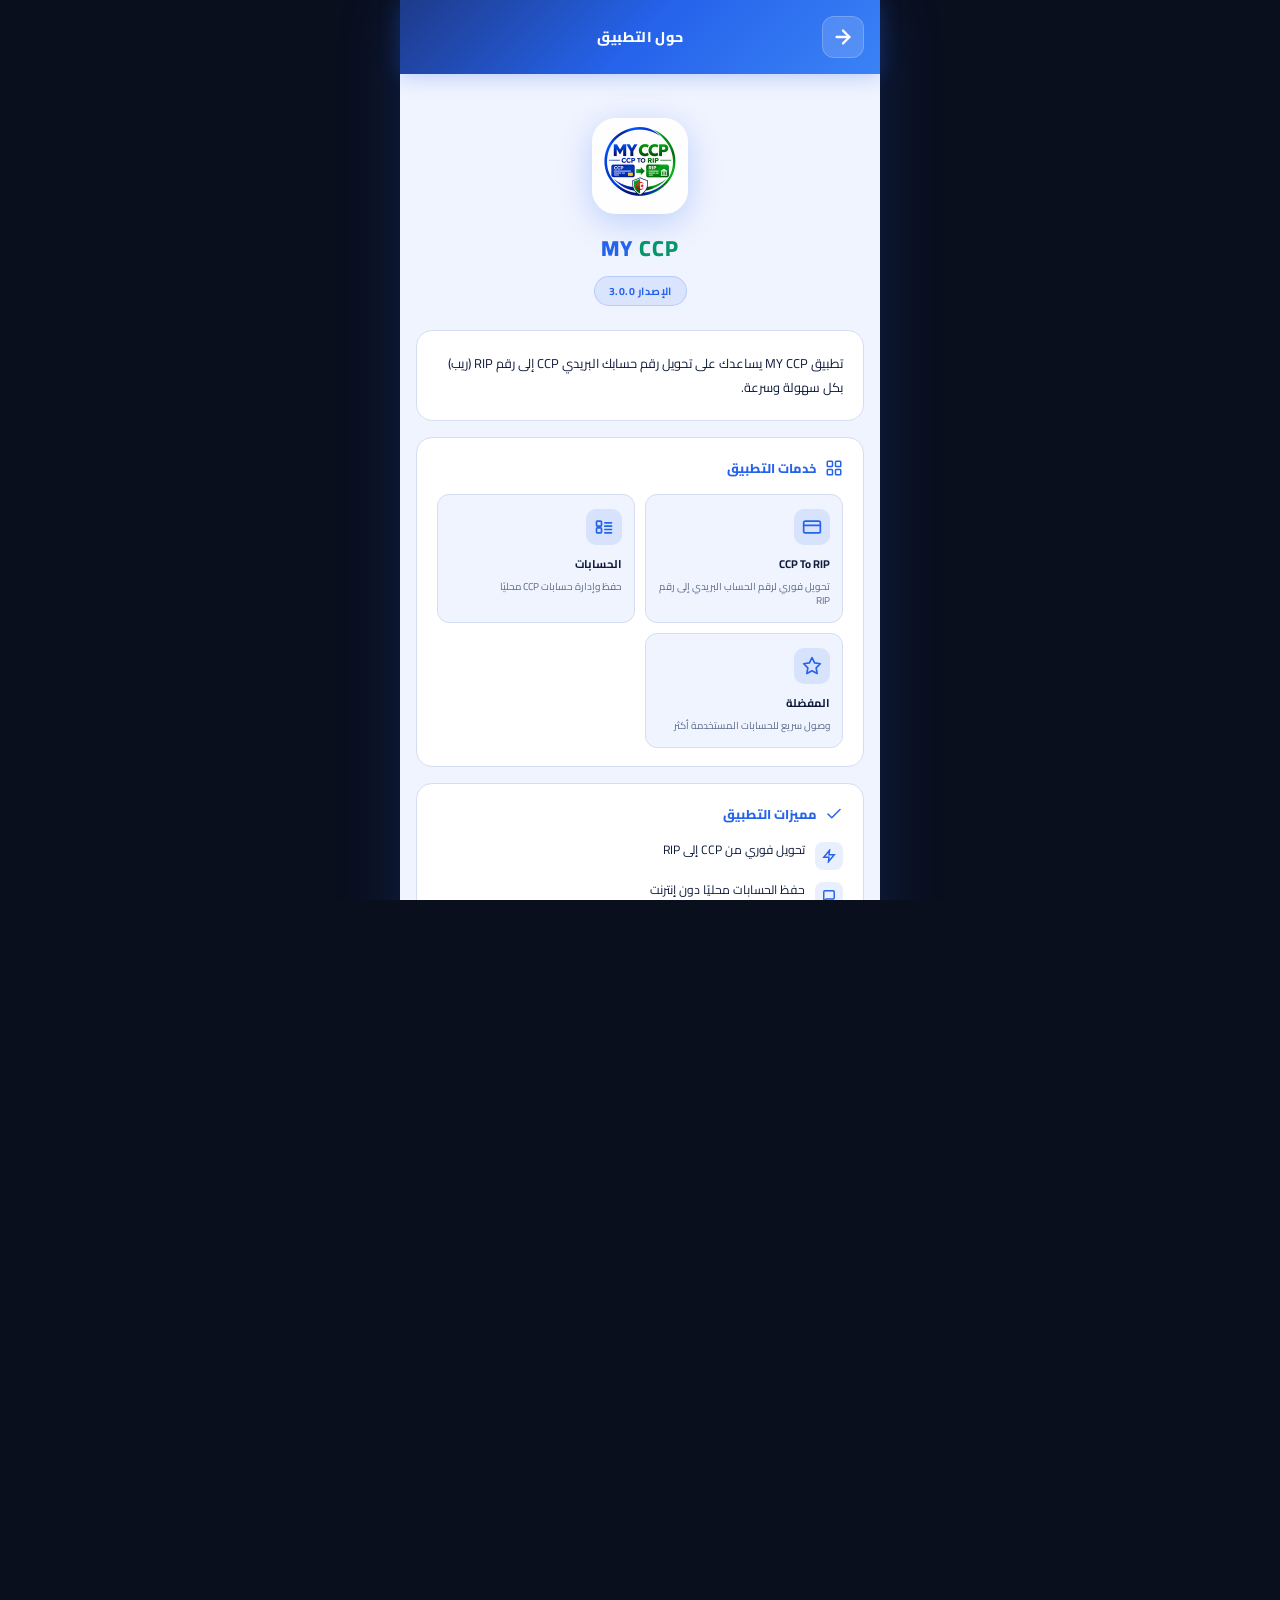
==== commit 1e62e500: "Add files via upload" ====
--- a/pages/about.html
+++ b/pages/about.html
@@ -363,7 +363,6 @@
       <div class="dev-avatar">A</div>
       <div class="dev-name">Ahmedcrypto</div>
       <div class="dev-role" data-i18n="developer_role">مطور التطبيق</div>
-      <div style="font-size:0.8rem;color:var(--text2);margin-top:4px;" data-i18n="version">الإصدار <strong>3.0.0</strong></div>
     </div>
 
   </main>
--- a/css/main.css
+++ b/css/main.css
@@ -671,7 +671,7 @@
   display: flex;
   flex-direction: column;
   box-shadow: -6px 0 32px rgba(0,0,0,0.3);
-  overflow: hidden;
+  overflow: clip;
 }
 .sidebar.open { transform: translateX(0); }
 
@@ -707,6 +707,14 @@
 body[data-lang="fr"] .header-title,
 body[data-lang="en"] .header-title  { order: 0; }
 
+/* FR/EN: within header-icons, swap menu to left and camera/QR to right */
+body[data-lang="fr"] #menuBtn,
+body[data-lang="en"] #menuBtn { order: -1; }
+body[data-lang="fr"] #ocrBtn,
+body[data-lang="en"] #ocrBtn { order: 1; }
+body[data-lang="fr"] #qrBtn,
+body[data-lang="en"] #qrBtn { order: 2; }
+
 .sidebar-header {
   padding: 32px 20px 20px;
   display: flex;
@@ -740,7 +748,7 @@
   border-radius: 20px;
 }
 
-.sidebar-menu { flex: 1; padding: 12px 0; overflow-y: auto; }
+.sidebar-menu { flex: 1; padding: 12px 0 24px; overflow-y: auto; min-height: 0; }
 
 .sidebar-section-title {
   font-size: 0.7rem;
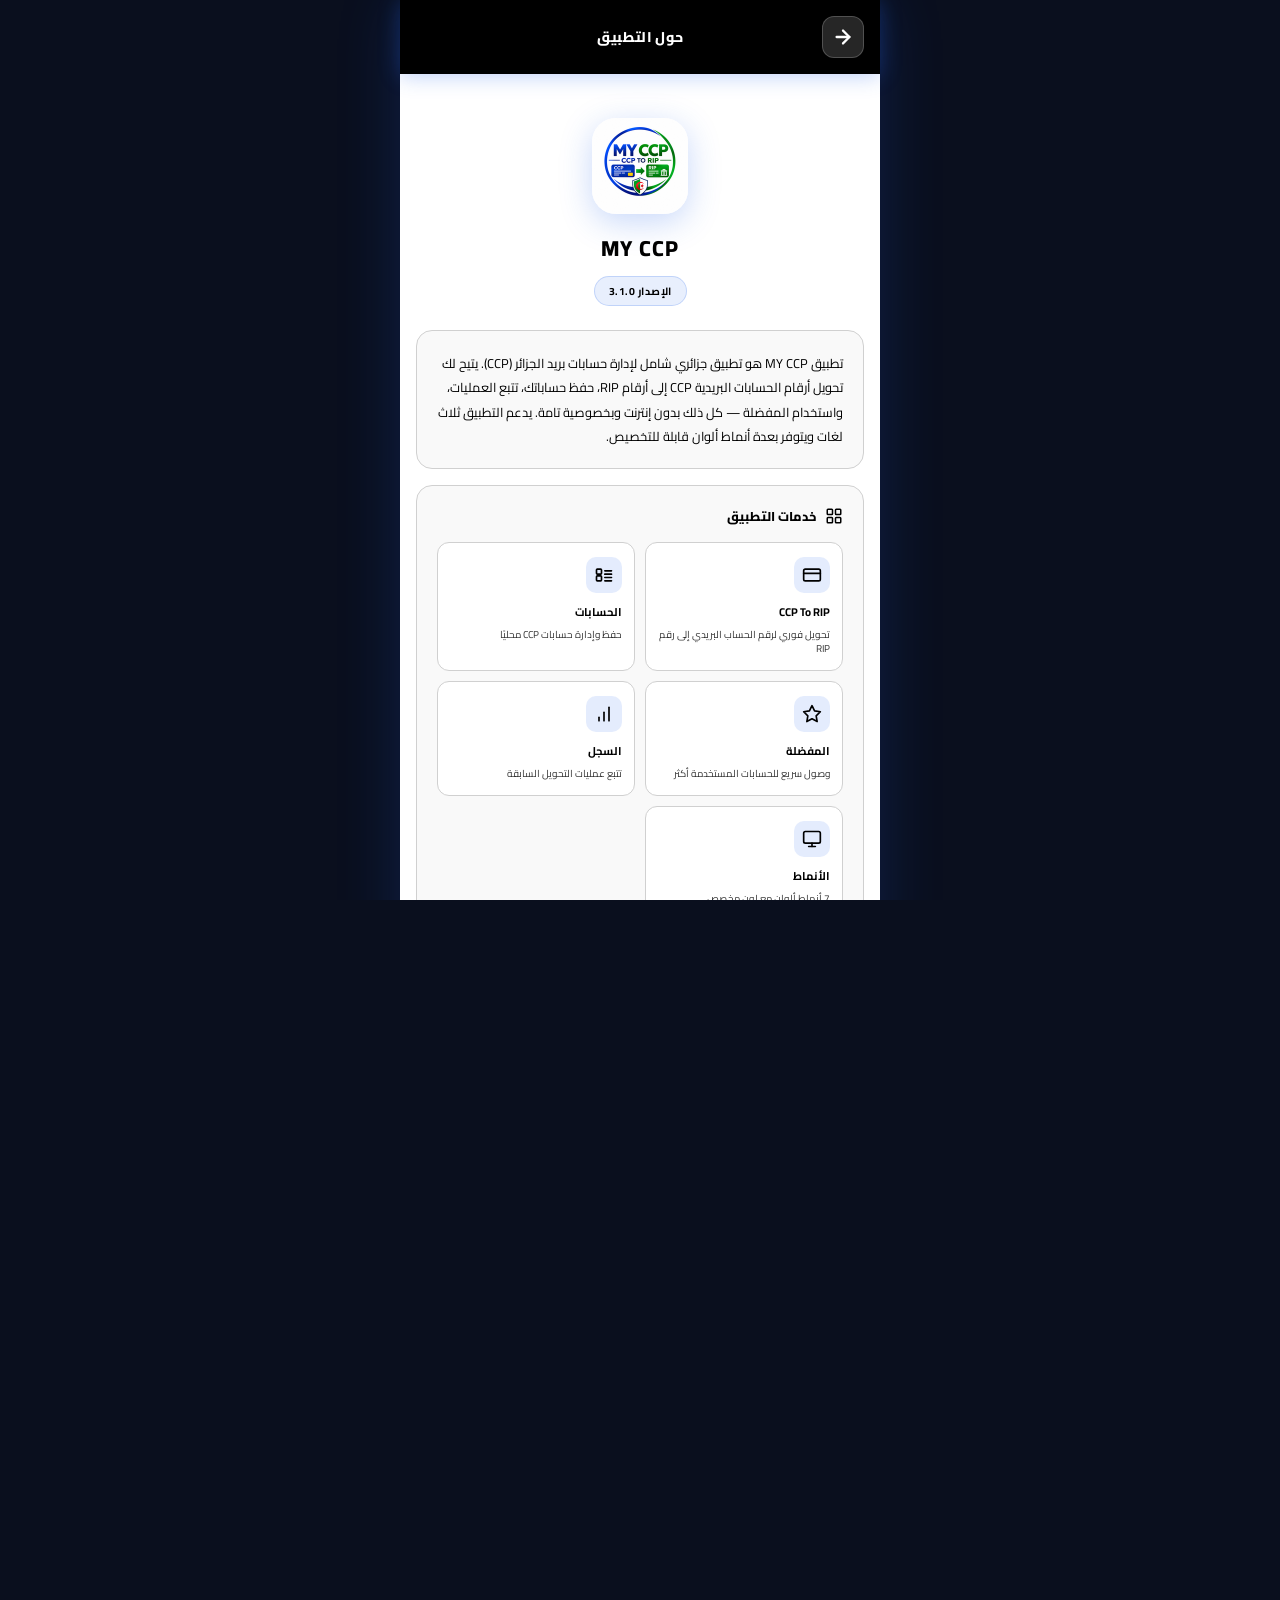
==== commit 88bb8040: "Add files via upload" ====
--- a/pages/about.html
+++ b/pages/about.html
@@ -238,12 +238,12 @@
     <div class="about-hero">
       <img src="../icons/icon-192.png" alt="MY CCP" class="about-logo"/>
       <div class="about-app-name">MY <span>CCP</span></div>
-      <div class="about-version-badge" data-i18n="version_label">الإصدار 3.0.0</div>
+      <div class="about-version-badge" data-i18n="version_label">الإصدار 3.1.0</div>
     </div>
 
     <!-- Description -->
     <div class="about-desc-block" data-i18n="about_desc">
-      تطبيق MY CCP هو تطبيق جزائري شامل لإدارة حسابات بريد الجزائر (CCP). يتيح لك تحويل أرقام الحسابات البريدية CCP إلى أرقام RIP، حفظ حساباتك، تتبع العمليات، واستخدام المفضلة — كل ذلك بدون إنترنت وبخصوصية تامة.
+      تطبيق MY CCP هو تطبيق جزائري شامل لإدارة حسابات بريد الجزائر (CCP). يتيح لك تحويل أرقام الحسابات البريدية CCP إلى أرقام RIP، حفظ حساباتك، تتبع العمليات، واستخدام المفضلة — كل ذلك بدون إنترنت وبخصوصية تامة. يدعم التطبيق ثلاث لغات (عربي، فرنسي، إنجليزي) ويتوفر بعدة أنماط ألوان قابلة للتخصيص.
     </div>
 
     <!-- Tools / Services -->
@@ -274,6 +274,20 @@
           <div class="tool-card-title" data-i18n="sidebar_favorites">المفضلة</div>
           <div class="tool-card-desc" data-i18n="tool_favorites_desc">وصول سريع للحسابات المستخدمة أكثر</div>
         </div>
+        <div class="tool-card">
+          <div class="tool-card-icon">
+            <svg width="20" height="20" viewBox="0 0 24 24" fill="none" stroke="var(--accent)" stroke-width="2" stroke-linecap="round" stroke-linejoin="round"><line x1="12" y1="20" x2="12" y2="10"/><line x1="18" y1="20" x2="18" y2="4"/><line x1="6" y1="20" x2="6" y2="16"/></svg>
+          </div>
+          <div class="tool-card-title" data-i18n="tool_history">السجل</div>
+          <div class="tool-card-desc" data-i18n="tool_history_desc">تتبع عمليات التحويل السابقة</div>
+        </div>
+        <div class="tool-card">
+          <div class="tool-card-icon">
+            <svg width="20" height="20" viewBox="0 0 24 24" fill="none" stroke="var(--accent)" stroke-width="2" stroke-linecap="round" stroke-linejoin="round"><rect x="2" y="3" width="20" height="14" rx="2"/><line x1="8" y1="21" x2="16" y2="21"/><line x1="12" y1="17" x2="12" y2="21"/></svg>
+          </div>
+          <div class="tool-card-title" data-i18n="tool_themes">الأنماط</div>
+          <div class="tool-card-desc" data-i18n="tool_themes_desc">7 أنماط ألوان مع لون مخصص</div>
+        </div>
       </div>
     </div>
 
@@ -315,6 +329,14 @@
         <li>
           <div class="feat-icon"><svg width="14" height="14" viewBox="0 0 24 24" fill="none" stroke="currentColor" stroke-width="2.5"><path d="M18 8h1a4 4 0 0 1 0 8h-1"/><path d="M2 8h16v9a4 4 0 0 1-4 4H6a4 4 0 0 1-4-4V8z"/><line x1="6" y1="1" x2="6" y2="4"/><line x1="10" y1="1" x2="10" y2="4"/><line x1="14" y1="1" x2="14" y2="4"/></svg></div>
           <span data-i18n="feat8">قابل للتثبيت كتطبيق (PWA)</span>
+        </li>
+        <li>
+          <div class="feat-icon"><svg width="14" height="14" viewBox="0 0 24 24" fill="none" stroke="currentColor" stroke-width="2.5"><circle cx="12" cy="12" r="10"/><path d="M12 2a15.3 15.3 0 0 1 4 10"/><circle cx="12" cy="12" r="5" stroke-dasharray="2 3"/></svg></div>
+          <span data-i18n="feat9">7 أنماط ألوان + لون مخصص قابل للضبط</span>
+        </li>
+        <li>
+          <div class="feat-icon"><svg width="14" height="14" viewBox="0 0 24 24" fill="none" stroke="currentColor" stroke-width="2.5"><line x1="12" y1="20" x2="12" y2="10"/><line x1="18" y1="20" x2="18" y2="4"/><line x1="6" y1="20" x2="6" y2="16"/></svg></div>
+          <span data-i18n="feat10">سجل العمليات مع إمكانية التحكم</span>
         </li>
       </ul>
     </div>
@@ -358,6 +380,39 @@
       </div>
     </div>
 
+    <!-- Stats -->
+    <div class="about-section">
+      <h3>
+        <svg width="18" height="18" viewBox="0 0 24 24" fill="none" stroke="currentColor" stroke-width="2" stroke-linecap="round" stroke-linejoin="round"><line x1="12" y1="20" x2="12" y2="10"/><line x1="18" y1="20" x2="18" y2="4"/><line x1="6" y1="20" x2="6" y2="16"/></svg>
+        <span data-i18n="app_stats_title">إحصائيات التطبيق</span>
+      </h3>
+      <div class="abbrev-row">
+        <span class="abbrev-code" style="font-size:0.85rem;min-width:auto;">📦</span>
+        <span class="abbrev-sep">—</span>
+        <span class="abbrev-label" data-i18n="stat_version">الإصدار الحالي: 3.1.0</span>
+      </div>
+      <div class="abbrev-row">
+        <span class="abbrev-code" style="font-size:0.85rem;min-width:auto;">🌐</span>
+        <span class="abbrev-sep">—</span>
+        <span class="abbrev-label" data-i18n="stat_langs">3 لغات مدعومة: عربي، فرنسي، إنجليزي</span>
+      </div>
+      <div class="abbrev-row">
+        <span class="abbrev-code" style="font-size:0.85rem;min-width:auto;">🎨</span>
+        <span class="abbrev-sep">—</span>
+        <span class="abbrev-label" data-i18n="stat_themes">7 أنماط ألوان + لون مخصص</span>
+      </div>
+      <div class="abbrev-row">
+        <span class="abbrev-code" style="font-size:0.85rem;min-width:auto;">🔒</span>
+        <span class="abbrev-sep">—</span>
+        <span class="abbrev-label" data-i18n="stat_privacy">لا يتم إرسال أي بيانات للإنترنت</span>
+      </div>
+      <div class="abbrev-row">
+        <span class="abbrev-code" style="font-size:0.85rem;min-width:auto;">📱</span>
+        <span class="abbrev-sep">—</span>
+        <span class="abbrev-label" data-i18n="stat_pwa">متاح كتطبيق PWA قابل للتثبيت</span>
+      </div>
+    </div>
+
     <!-- Developer -->
     <div class="dev-card">
       <div class="dev-avatar">A</div>
--- a/css/main.css
+++ b/css/main.css
@@ -44,6 +44,158 @@
   --sidebar-bg: #050510;
   --result-bg: linear-gradient(135deg, #080820, #0d1a4022);
   --result-border: #1e3a8a;
+}
+
+/* ===== THEME: YELLOW (Algérie Poste style) ===== */
+[data-theme="yellow"] {
+  --bg: #FFD200;
+  --bg2: #f5c800;
+  --card: #ffffff;
+  --border: #1b4fa8;
+  --text: #1b4fa8;
+  --text2: #1b4fa8cc;
+  --accent: #1b4fa8;
+  --accent2: #1240a0;
+  --accent-green: #059669;
+  --accent-green2: #047857;
+  --input-bg: #ffffff;
+  --input-border: #1b4fa8;
+  --header-bg: #1b4fa8;
+  --shadow: 0 4px 20px rgba(27,79,168,0.15);
+  --shadow-card: 0 2px 16px rgba(0,0,0,0.08);
+  --nav-bg: #FFD200;
+  --sidebar-bg: #FFD200;
+  --result-bg: #ffffff;
+  --result-border: #1b4fa8;
+}
+
+/* ===== THEME: WHITE (pure white + black text) ===== */
+[data-theme="white"] {
+  --bg: #ffffff;
+  --bg2: #f5f5f5;
+  --card: #f9f9f9;
+  --border: #d0d0d0;
+  --text: #000000;
+  --text2: #333333;
+  --accent: #000000;
+  --accent2: #222222;
+  --accent-green: #000000;
+  --accent-green2: #222222;
+  --input-bg: #ffffff;
+  --input-border: #aaaaaa;
+  --header-bg: #000000;
+  --shadow: 0 4px 20px rgba(0,0,0,0.12);
+  --shadow-card: 0 2px 16px rgba(0,0,0,0.08);
+  --nav-bg: #ffffff;
+  --sidebar-bg: #ffffff;
+  --result-bg: #f0f0f0;
+  --result-border: #aaaaaa;
+}
+[data-theme="white"] .fees-op-title .op-name { color: #000 !important; }
+[data-theme="white"] .fees-op-title .op-sub  { color: #444 !important; }
+[data-theme="white"] .fees-op-icon { background: #000 !important; }
+[data-theme="white"] .fees-field .field-value { color: #000 !important; }
+[data-theme="white"] .fees-field input { color: #000 !important; }
+[data-theme="white"] .fees-other-title { color: #000 !important; }
+[data-theme="white"] .fees-other-item .item-amount { color: #000 !important; }
+[data-theme="white"] .fees-nav-item.active { color: #000 !important; }
+[data-theme="white"] .fees-nav-item.active .nav-icon-wrap { background: #000 !important; }
+[data-theme="white"] .cash-item-count { color: #000 !important; background: rgba(0,0,0,0.08) !important; }
+
+/* ===== THEME: PITCH BLACK ===== */
+[data-theme="black"] {
+  --bg: #050505;
+  --bg2: #0a0a0a;
+  --card: #111111;
+  --border: #2a2a2a;
+  --text: #ffffff;
+  --text2: #aaaaaa;
+  --accent: #ffffff;
+  --accent2: #dddddd;
+  --accent-green: #aaffaa;
+  --accent-green2: #88ee88;
+  --input-bg: #1a1a1a;
+  --input-border: #333333;
+  --header-bg: #000000;
+  --shadow: 0 4px 20px rgba(0,0,0,0.9);
+  --shadow-card: 0 2px 16px rgba(0,0,0,0.8);
+  --nav-bg: #000000;
+  --sidebar-bg: #000000;
+  --result-bg: linear-gradient(135deg, #111111, #0a0a0a);
+  --result-border: #333333;
+}
+
+/* ===== THEME: GREEN (أخضر ) ===== */
+[data-theme="green"] {
+  --bg: #ffffff;
+  --bg2: #f0fdf4;
+  --card: #ffffff;
+  --border: #16a34a;
+  --text: #15803d;
+  --text2: #22c55e;
+  --accent: #16a34a;
+  --accent2: #15803d;
+  --accent-green: #22c55e;
+  --accent-green2: #16a34a;
+  --input-bg: #f0fdf4;
+  --input-border: #16a34a;
+  --header-bg: linear-gradient(135deg, #15803d 0%, #16a34a 50%, #22c55e 100%);
+  --shadow: 0 4px 20px rgba(21,128,61,0.15);
+  --shadow-card: 0 2px 16px rgba(21,128,61,0.1);
+  --nav-bg: #ffffff;
+  --sidebar-bg: #f0fdf4;
+  --result-bg: linear-gradient(135deg, #dcfce7, #bbf7d0);
+  --result-border: #16a34a;
+}
+[data-theme="green"] .fees-op-title .op-name { color: #15803d !important; }
+[data-theme="green"] .fees-op-title .op-sub  { color: #16a34a !important; }
+[data-theme="green"] .fees-op-icon { background: #dcfce7 !important; }
+[data-theme="green"] .fees-other-title { color: #15803d !important; }
+[data-theme="green"] .fees-other-item .item-amount { color: #15803d !important; }
+[data-theme="green"] .fees-nav-item.active { color: #15803d !important; }
+[data-theme="green"] .fees-nav-item.active .nav-icon-wrap { background: #dcfce7 !important; }
+[data-theme="green"] .cash-item-count { color: #15803d !important; background: rgba(21,128,61,0.1) !important; }
+[data-theme="green"] body { color: #15803d; }
+[data-theme="green"] .sidebar { background: #f0fdf4 !important; border-right: 2px solid #16a34a; }
+[data-theme="green"] .sidebar-header { background: linear-gradient(135deg, #15803d, #16a34a) !important; }
+[data-theme="green"] .sidebar-app-name { color: #ffffff !important; }
+[data-theme="green"] .sidebar-item { color: #15803d !important; }
+[data-theme="green"] .sidebar-item:hover { background: #dcfce7 !important; }
+[data-theme="green"] .sidebar-item.active { background: #dcfce7 !important; color: #15803d !important; }
+[data-theme="green"] .sidebar-divider { border-color: #16a34a !important; opacity: 0.3; }
+[data-theme="green"] .input-group { background: #f0fdf4 !important; border-color: #16a34a !important; }
+[data-theme="green"] .input-label { color: #16a34a !important; }
+[data-theme="green"] .input-icon { color: #16a34a !important; }
+[data-theme="green"] #ccpInput, [data-theme="green"] input { color: #15803d !important; }
+[data-theme="green"] .result-box { color: #15803d !important; }
+[data-theme="green"] .bottom-nav { background: #ffffff !important; border-top: 2px solid #16a34a; }
+[data-theme="green"] .nav-item { color: #16a34a !important; }
+[data-theme="green"] .nav-item.active { color: #15803d !important; }
+[data-theme="green"] .btn-success { background: linear-gradient(135deg, #15803d, #16a34a) !important; color: #fff !important; }
+/* account-card keeps its original blue gradient in green theme */
+[data-theme="green"] .digit-counter { color: #16a34a !important; }
+
+/* ===== THEME: SLATE (رمادي فحمي) ===== */
+[data-theme="slate"] {
+  --bg: #1e293b;
+  --bg2: #0f172a;
+  --card: #334155;
+  --border: #475569;
+  --text: #f1f5f9;
+  --text2: #94a3b8;
+  --accent: #60a5fa;
+  --accent2: #3b82f6;
+  --accent-green: #34d399;
+  --accent-green2: #10b981;
+  --input-bg: #1e293b;
+  --input-border: #475569;
+  --header-bg: linear-gradient(135deg, #0f172a 0%, #1e293b 50%, #334155 100%);
+  --shadow: 0 4px 20px rgba(0,0,0,0.4);
+  --shadow-card: 0 2px 16px rgba(0,0,0,0.3);
+  --nav-bg: #0f172a;
+  --sidebar-bg: #0f172a;
+  --result-bg: linear-gradient(135deg, #0f172a, #1e293b);
+  --result-border: #475569;
 }
 
 /* ===== RESET ===== */
@@ -1442,3 +1594,50 @@
 
 /* ===== HEADER SCAN BUTTONS spacing ===== */
 .header-icons .header-btn { margin-inline-start: 2px; }
+
+/* ===== PRIMARY-BTN (used in FAQ contact section) ===== */
+.primary-btn {
+  display: inline-flex;
+  align-items: center;
+  justify-content: center;
+  gap: 8px;
+  background: var(--accent);
+  color: #ffffff;
+  border: none;
+  border-radius: 12px;
+  padding: 12px 28px;
+  font-size: 0.95rem;
+  font-weight: 700;
+  font-family: inherit;
+  cursor: pointer;
+  transition: background var(--transition), transform 0.15s, box-shadow var(--transition);
+  box-shadow: 0 4px 14px rgba(37,99,235,0.3);
+}
+.primary-btn:hover { background: var(--accent2); transform: translateY(-1px); box-shadow: 0 6px 18px rgba(37,99,235,0.4); }
+.primary-btn:active { transform: scale(0.97); }
+
+/* ===== YELLOW THEME: header text & nav adjustments ===== */
+[data-theme="yellow"] .header-title { color: #ffffff !important; }
+[data-theme="yellow"] .header-title span:first-child { color: #ffffff !important; }
+[data-theme="yellow"] .header-title span:last-child { color: #FFD200 !important; }
+[data-theme="yellow"] .header-btn { color: #ffffff; }
+[data-theme="yellow"] .header-btn:hover { background: rgba(255,255,255,0.15); }
+[data-theme="yellow"] .bottom-nav { background: var(--nav-bg); border-top: 2px solid var(--border); }
+[data-theme="yellow"] .nav-item.active { color: var(--accent); }
+[data-theme="yellow"] .nav-item { color: var(--text); }
+[data-theme="yellow"] .sidebar { background: #FFD200 !important; }
+[data-theme="yellow"] .sidebar-header { background: #1b4fa8; }
+[data-theme="yellow"] .sidebar-app-name { color: #ffffff; }
+[data-theme="yellow"] .input-group { background: #ffffff; }
+[data-theme="yellow"] .result-box { background: #ffffff; }
+[data-theme="yellow"] .step-dot { background: rgba(27,79,168,0.3); }
+[data-theme="yellow"] .step-dot.active { background: #1b4fa8; }
+[data-theme="yellow"] .subpage-header { background: #1b4fa8; }
+[data-theme="yellow"] .back-btn { color: #ffffff; }
+[data-theme="yellow"] .subpage-title { color: #ffffff; }
+[data-theme="yellow"] .subpage-action-btn { color: #ffffff; }
+
+/* ===== BLACK THEME adjustments ===== */
+[data-theme="black"] .header-btn:hover { background: rgba(255,255,255,0.1); }
+[data-theme="black"] .btn-primary { background: #333; border: 1px solid #555; }
+[data-theme="black"] .btn-primary:hover { background: #444; }
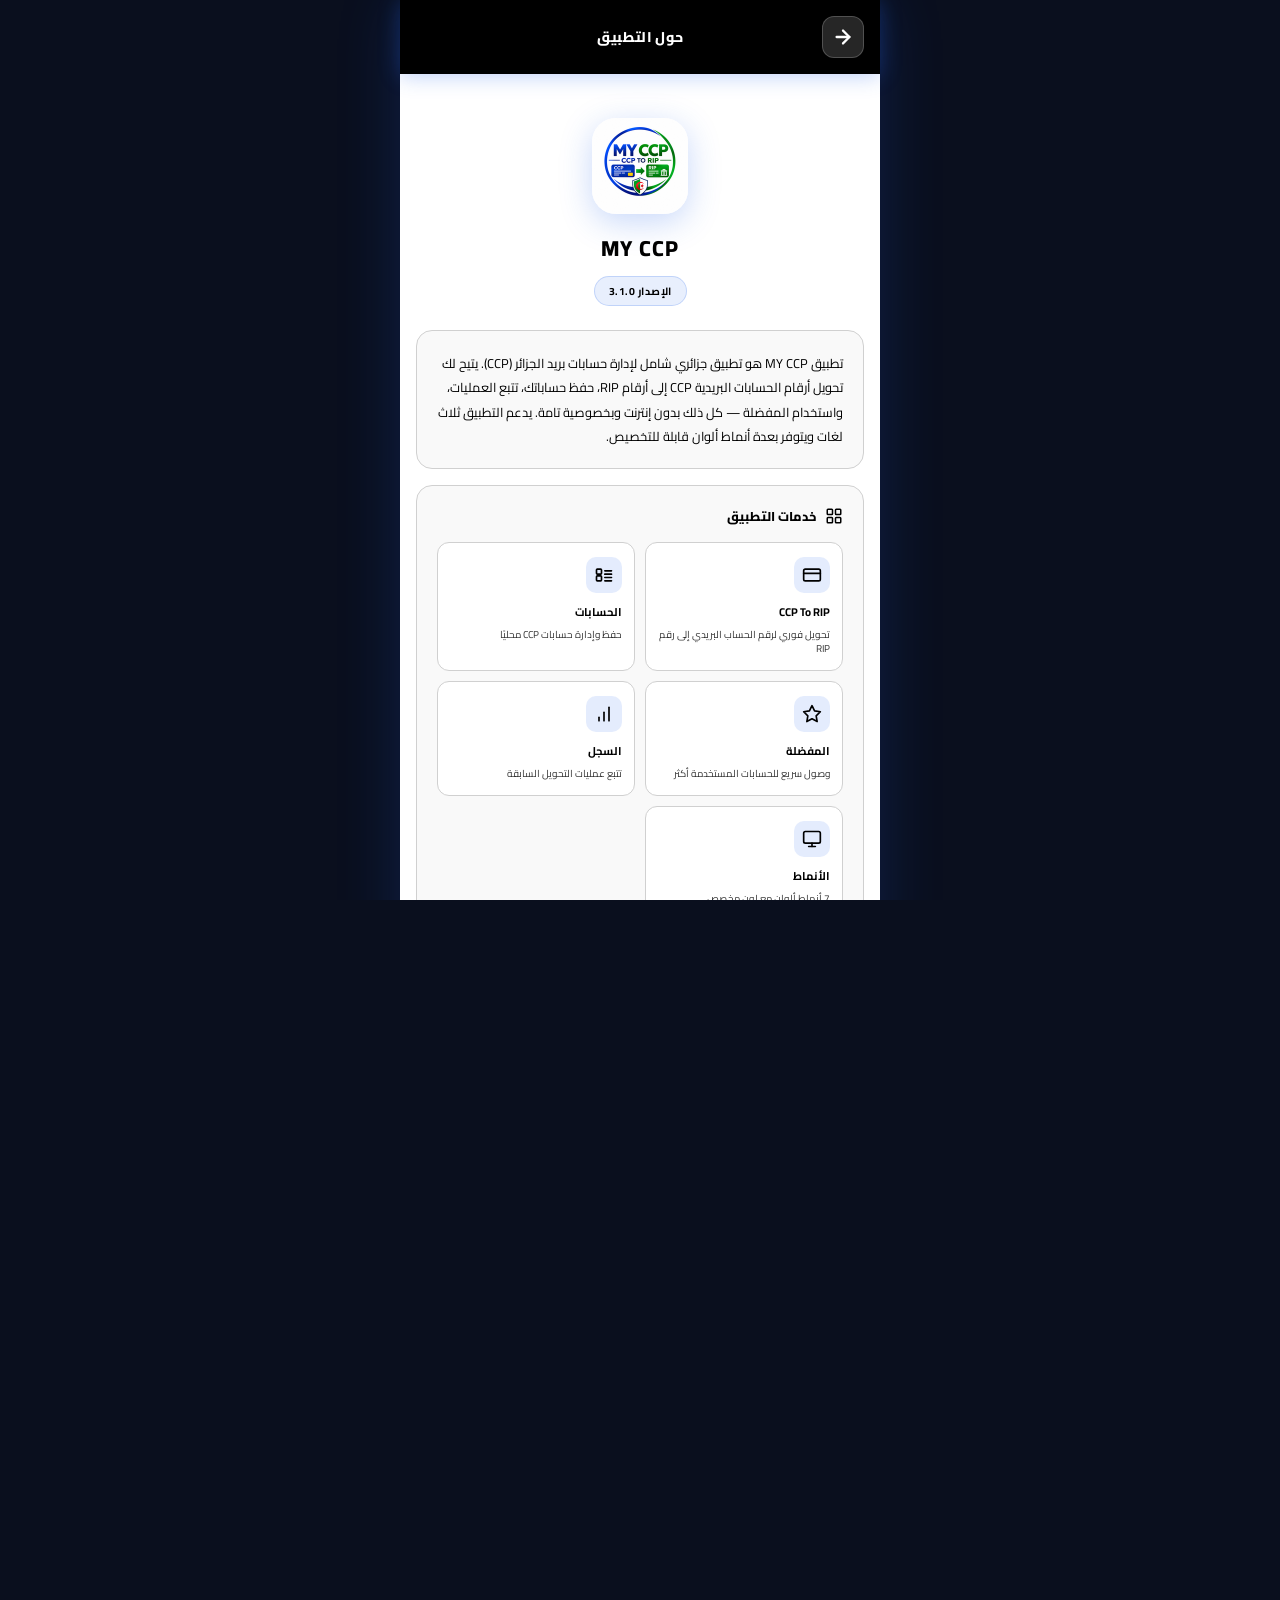
==== commit 42d112aa: "Add files via upload" ====
--- a/pages/about.html
+++ b/pages/about.html
@@ -238,12 +238,12 @@
     <div class="about-hero">
       <img src="../icons/icon-192.png" alt="MY CCP" class="about-logo"/>
       <div class="about-app-name">MY <span>CCP</span></div>
-      <div class="about-version-badge" data-i18n="version_label">الإصدار 3.1.0</div>
+      <div class="about-version-badge" data-i18n="version_label">الإصدار 1.1.0</div>
     </div>
 
     <!-- Description -->
     <div class="about-desc-block" data-i18n="about_desc">
-      تطبيق MY CCP هو تطبيق جزائري شامل لإدارة حسابات بريد الجزائر (CCP). يتيح لك تحويل أرقام الحسابات البريدية CCP إلى أرقام RIP، حفظ حساباتك، تتبع العمليات، واستخدام المفضلة — كل ذلك بدون إنترنت وبخصوصية تامة. يدعم التطبيق ثلاث لغات (عربي، فرنسي، إنجليزي) ويتوفر بعدة أنماط ألوان قابلة للتخصيص.
+      تطبيق MY CCP هو تطبيق ويب جزائري مجاني ومفتوح المصدر، مخصص لإدارة حسابات بريد الجزائر (CCP). يتيح لك تحويل أرقام CCP إلى أرقام RIP فورياً، حفظ حساباتك، تتبع العمليات، حساب الرسوم البنكية، وإدارة المفضلة — كل ذلك دون إنترنت وبخصوصية تامة، بدون أي تسجيل أو حساب مستخدم.
     </div>
 
     <!-- Tools / Services -->
@@ -384,12 +384,17 @@
     <div class="about-section">
       <h3>
         <svg width="18" height="18" viewBox="0 0 24 24" fill="none" stroke="currentColor" stroke-width="2" stroke-linecap="round" stroke-linejoin="round"><line x1="12" y1="20" x2="12" y2="10"/><line x1="18" y1="20" x2="18" y2="4"/><line x1="6" y1="20" x2="6" y2="16"/></svg>
-        <span data-i18n="app_stats_title">إحصائيات التطبيق</span>
+        <span data-i18n="app_stats_title">معلومات التطبيق</span>
       </h3>
       <div class="abbrev-row">
         <span class="abbrev-code" style="font-size:0.85rem;min-width:auto;">📦</span>
         <span class="abbrev-sep">—</span>
-        <span class="abbrev-label" data-i18n="stat_version">الإصدار الحالي: 3.1.0</span>
+        <span class="abbrev-label" data-i18n="stat_version">الإصدار الحالي: 1.1.0</span>
+      </div>
+      <div class="abbrev-row">
+        <span class="abbrev-code" style="font-size:0.85rem;min-width:auto;">📅</span>
+        <span class="abbrev-sep">—</span>
+        <span class="abbrev-label" data-i18n="stat_date">تاريخ الإصدار: نوفمبر 2026</span>
       </div>
       <div class="abbrev-row">
         <span class="abbrev-code" style="font-size:0.85rem;min-width:auto;">🌐</span>
@@ -404,12 +409,17 @@
       <div class="abbrev-row">
         <span class="abbrev-code" style="font-size:0.85rem;min-width:auto;">🔒</span>
         <span class="abbrev-sep">—</span>
-        <span class="abbrev-label" data-i18n="stat_privacy">لا يتم إرسال أي بيانات للإنترنت</span>
+        <span class="abbrev-label" data-i18n="stat_privacy">100% محلي — لا بيانات تُرسل للإنترنت</span>
       </div>
       <div class="abbrev-row">
         <span class="abbrev-code" style="font-size:0.85rem;min-width:auto;">📱</span>
         <span class="abbrev-sep">—</span>
-        <span class="abbrev-label" data-i18n="stat_pwa">متاح كتطبيق PWA قابل للتثبيت</span>
+        <span class="abbrev-label" data-i18n="stat_pwa">متاح كتطبيق PWA قابل للتثبيت بدون متجر</span>
+      </div>
+      <div class="abbrev-row">
+        <span class="abbrev-code" style="font-size:0.85rem;min-width:auto;">💰</span>
+        <span class="abbrev-sep">—</span>
+        <span class="abbrev-label" data-i18n="stat_free">مجاني بالكامل — بدون إعلانات أو اشتراكات</span>
       </div>
     </div>
 
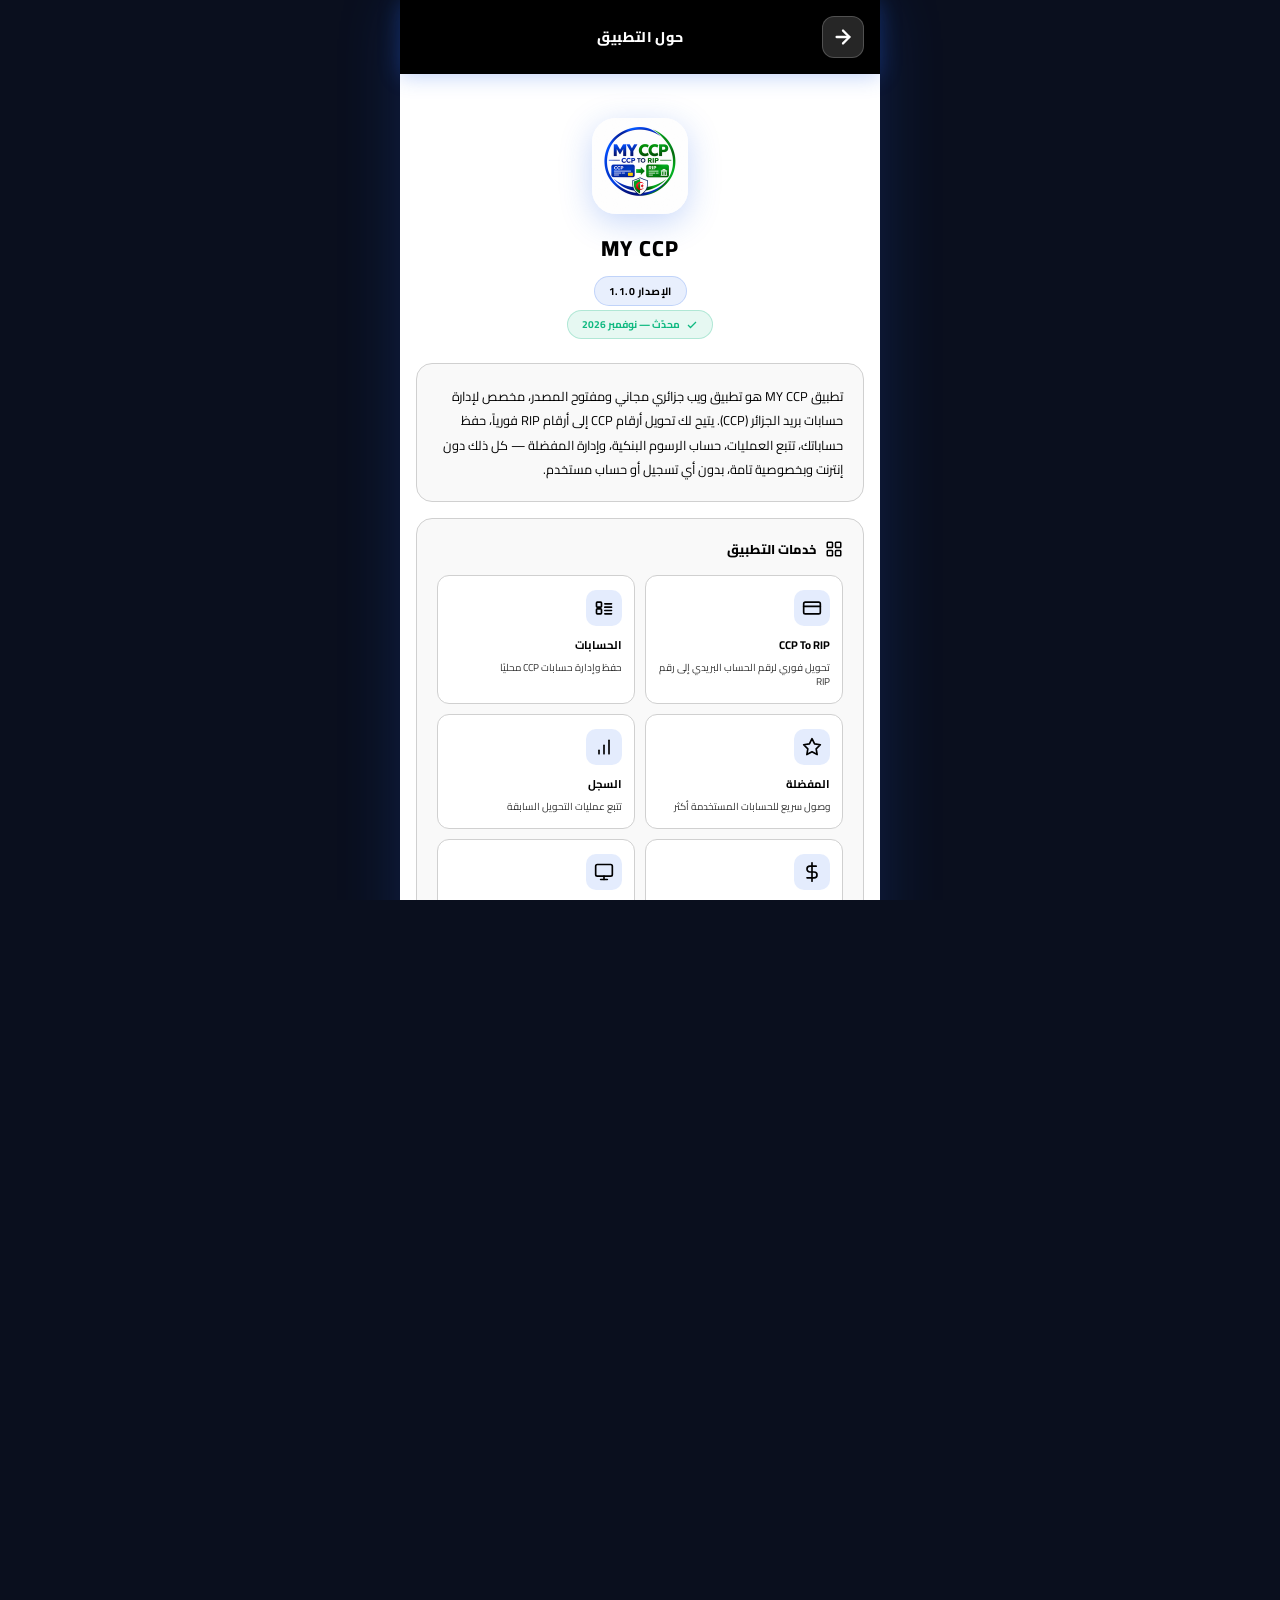
==== commit 8616c5d7: "Add files via upload" ====
--- a/pages/about.html
+++ b/pages/about.html
@@ -214,6 +214,19 @@
     }
     .dev-name { font-size: 1rem; font-weight: 800; color: var(--text); }
     .dev-role { font-size: 0.85rem; color: var(--text2); }
+    .update-badge {
+      display: inline-flex;
+      align-items: center;
+      gap: 6px;
+      background: rgba(16,185,129,0.1);
+      color: #10b981;
+      border: 1px solid rgba(16,185,129,0.25);
+      border-radius: 20px;
+      padding: 4px 14px;
+      font-size: 0.8rem;
+      font-weight: 700;
+      margin-top: 4px;
+    }
   </style>
 </head>
 <body>
@@ -239,11 +252,17 @@
       <img src="../icons/icon-192.png" alt="MY CCP" class="about-logo"/>
       <div class="about-app-name">MY <span>CCP</span></div>
       <div class="about-version-badge" data-i18n="version_label">الإصدار 1.1.0</div>
+      <div class="update-badge">
+        <svg width="12" height="12" viewBox="0 0 24 24" fill="none" stroke="currentColor" stroke-width="2.5"><polyline points="20 6 9 17 4 12"/></svg>
+        محدّث — نوفمبر 2026
+      </div>
     </div>
 
     <!-- Description -->
     <div class="about-desc-block" data-i18n="about_desc">
-      تطبيق MY CCP هو تطبيق ويب جزائري مجاني ومفتوح المصدر، مخصص لإدارة حسابات بريد الجزائر (CCP). يتيح لك تحويل أرقام CCP إلى أرقام RIP فورياً، حفظ حساباتك، تتبع العمليات، حساب الرسوم البنكية، وإدارة المفضلة — كل ذلك دون إنترنت وبخصوصية تامة، بدون أي تسجيل أو حساب مستخدم.
+      تطبيق <strong>MY CCP</strong> هو تطبيق ويب جزائري مجاني ومفتوح المصدر، مخصص لإدارة حسابات بريد الجزائر (CCP). يتيح لك تحويل أرقام CCP إلى أرقام RIP فورياً، حفظ حساباتك، تتبع العمليات، حساب الرسوم البنكية، وإدارة المفضلة — كل ذلك بدون إنترنت وبخصوصية تامة، بدون أي تسجيل أو حساب مستخدم.
+      <br/><br/>
+      صُمِّم التطبيق خصيصاً للمواطن الجزائري الذي يتعامل يومياً مع خدمات بريد الجزائر، ليوفر له أداة سهلة وسريعة وآمنة في متناول يده في أي وقت.
     </div>
 
     <!-- Tools / Services -->
@@ -258,35 +277,42 @@
             <svg width="20" height="20" viewBox="0 0 24 24" fill="none" stroke="var(--accent)" stroke-width="2" stroke-linecap="round" stroke-linejoin="round"><rect x="2" y="5" width="20" height="14" rx="2"/><line x1="2" y1="10" x2="22" y2="10"/></svg>
           </div>
           <div class="tool-card-title" data-i18n="tool_ccp_rip">CCP → RIP</div>
-          <div class="tool-card-desc" data-i18n="tool_ccp_rip_desc">تحويل فوري لرقم الحساب البريدي إلى رقم RIP</div>
+          <div class="tool-card-desc" data-i18n="tool_ccp_rip_desc">تحويل فوري لرقم الحساب البريدي إلى رقم RIP المكوّن من 20 خانة</div>
         </div>
         <div class="tool-card">
           <div class="tool-card-icon">
             <svg width="20" height="20" viewBox="0 0 24 24" fill="none" stroke="var(--accent)" stroke-width="2" stroke-linecap="round" stroke-linejoin="round"><rect x="3" y="5" width="6" height="6" rx="1"/><rect x="3" y="13" width="6" height="6" rx="1"/><line x1="13" y1="7" x2="21" y2="7"/><line x1="13" y1="11" x2="21" y2="11"/><line x1="13" y1="15" x2="21" y2="15"/><line x1="13" y1="19" x2="21" y2="19"/></svg>
           </div>
           <div class="tool-card-title" data-i18n="accounts">الحسابات</div>
-          <div class="tool-card-desc" data-i18n="tool_accounts_desc">حفظ وإدارة حسابات CCP محليًا</div>
+          <div class="tool-card-desc" data-i18n="tool_accounts_desc">حفظ وإدارة عدد غير محدود من حسابات CCP محليًا</div>
         </div>
         <div class="tool-card">
           <div class="tool-card-icon">
             <svg width="20" height="20" viewBox="0 0 24 24" fill="none" stroke="var(--accent)" stroke-width="2" stroke-linecap="round" stroke-linejoin="round"><polygon points="12 2 15.09 8.26 22 9.27 17 14.14 18.18 21.02 12 17.77 5.82 21.02 7 14.14 2 9.27 8.91 8.26 12 2"/></svg>
           </div>
           <div class="tool-card-title" data-i18n="sidebar_favorites">المفضلة</div>
-          <div class="tool-card-desc" data-i18n="tool_favorites_desc">وصول سريع للحسابات المستخدمة أكثر</div>
+          <div class="tool-card-desc" data-i18n="tool_favorites_desc">وصول سريع للحسابات الأكثر استخداماً بنقرة واحدة</div>
         </div>
         <div class="tool-card">
           <div class="tool-card-icon">
             <svg width="20" height="20" viewBox="0 0 24 24" fill="none" stroke="var(--accent)" stroke-width="2" stroke-linecap="round" stroke-linejoin="round"><line x1="12" y1="20" x2="12" y2="10"/><line x1="18" y1="20" x2="18" y2="4"/><line x1="6" y1="20" x2="6" y2="16"/></svg>
           </div>
           <div class="tool-card-title" data-i18n="tool_history">السجل</div>
-          <div class="tool-card-desc" data-i18n="tool_history_desc">تتبع عمليات التحويل السابقة</div>
+          <div class="tool-card-desc" data-i18n="tool_history_desc">تتبع جميع عمليات التحويل السابقة مع إمكانية مسحها</div>
+        </div>
+        <div class="tool-card">
+          <div class="tool-card-icon">
+            <svg width="20" height="20" viewBox="0 0 24 24" fill="none" stroke="var(--accent)" stroke-width="2" stroke-linecap="round" stroke-linejoin="round"><line x1="12" y1="1" x2="12" y2="23"/><path d="M17 5H9.5a3.5 3.5 0 0 0 0 7h5a3.5 3.5 0 0 1 0 7H6"/></svg>
+          </div>
+          <div class="tool-card-title">الرسوم</div>
+          <div class="tool-card-desc">حساب رسوم التحويل البريدي بدقة حسب المبلغ</div>
         </div>
         <div class="tool-card">
           <div class="tool-card-icon">
             <svg width="20" height="20" viewBox="0 0 24 24" fill="none" stroke="var(--accent)" stroke-width="2" stroke-linecap="round" stroke-linejoin="round"><rect x="2" y="3" width="20" height="14" rx="2"/><line x1="8" y1="21" x2="16" y2="21"/><line x1="12" y1="17" x2="12" y2="21"/></svg>
           </div>
           <div class="tool-card-title" data-i18n="tool_themes">الأنماط</div>
-          <div class="tool-card-desc" data-i18n="tool_themes_desc">7 أنماط ألوان مع لون مخصص</div>
+          <div class="tool-card-desc" data-i18n="tool_themes_desc">7 أنماط ألوان مع إمكانية ضبط لون مخصص</div>
         </div>
       </div>
     </div>
@@ -300,43 +326,47 @@
       <ul>
         <li>
           <div class="feat-icon"><svg width="14" height="14" viewBox="0 0 24 24" fill="none" stroke="currentColor" stroke-width="2.5"><path d="M13 2L3 14h9l-1 8 10-12h-9l1-8z"/></svg></div>
-          <span data-i18n="feat1">تحويل فوري من CCP إلى RIP</span>
+          <span data-i18n="feat1">تحويل فوري من CCP إلى RIP بخوارزمية محلية معتمدة</span>
         </li>
         <li>
           <div class="feat-icon"><svg width="14" height="14" viewBox="0 0 24 24" fill="none" stroke="currentColor" stroke-width="2.5"><path d="M21 15a2 2 0 0 1-2 2H7l-4 4V5a2 2 0 0 1 2-2h14a2 2 0 0 1 2 2z"/></svg></div>
-          <span data-i18n="feat2">حفظ الحسابات محليًا دون إنترنت</span>
+          <span data-i18n="feat2">حفظ الحسابات محليًا بشكل دائم دون الحاجة لإنترنت</span>
         </li>
         <li>
           <div class="feat-icon"><svg width="14" height="14" viewBox="0 0 24 24" fill="none" stroke="currentColor" stroke-width="2.5"><rect x="5" y="2" width="14" height="20" rx="2"/><line x1="12" y1="18" x2="12.01" y2="18"/></svg></div>
-          <span data-i18n="feat3">واجهة سهلة وبسيطة</span>
+          <span data-i18n="feat3">واجهة عربية سهلة وبسيطة مُصممة للمستخدم الجزائري</span>
         </li>
         <li>
           <div class="feat-icon"><svg width="14" height="14" viewBox="0 0 24 24" fill="none" stroke="currentColor" stroke-width="2.5"><circle cx="12" cy="12" r="10"/><line x1="2" y1="12" x2="22" y2="12"/><path d="M12 2a15.3 15.3 0 0 1 4 10 15.3 15.3 0 0 1-4 10 15.3 15.3 0 0 1-4-10 15.3 15.3 0 0 1 4-10z"/></svg></div>
-          <span data-i18n="feat4">متعدد اللغات (عربي، فرنسي، إنجليزي)</span>
+          <span data-i18n="feat4">متعدد اللغات: عربي 🇩🇿، فرنسي 🇫🇷، إنجليزي 🇺🇸</span>
         </li>
         <li>
           <div class="feat-icon"><svg width="14" height="14" viewBox="0 0 24 24" fill="none" stroke="currentColor" stroke-width="2.5"><circle cx="12" cy="12" r="5"/><line x1="12" y1="1" x2="12" y2="3"/><line x1="12" y1="21" x2="12" y2="23"/><line x1="4.22" y1="4.22" x2="5.64" y2="5.64"/><line x1="18.36" y1="18.36" x2="19.78" y2="19.78"/><line x1="1" y1="12" x2="3" y2="12"/><line x1="21" y1="12" x2="23" y2="12"/><line x1="4.22" y1="19.78" x2="5.64" y2="18.36"/><line x1="18.36" y1="5.64" x2="19.78" y2="4.22"/></svg></div>
-          <span data-i18n="feat5">الوضع الليلي والنهاري</span>
+          <span data-i18n="feat5">الوضع الليلي والنهاري مع 7 أنماط ألوان متنوعة</span>
         </li>
         <li>
           <div class="feat-icon"><svg width="14" height="14" viewBox="0 0 24 24" fill="none" stroke="currentColor" stroke-width="2.5"><path d="M12 22s8-4 8-10V5l-8-3-8 3v7c0 6 8 10 8 10z"/></svg></div>
-          <span data-i18n="feat6">خصوصية كاملة — لا إنترنت للبيانات</span>
+          <span data-i18n="feat6">خصوصية كاملة — لا إنترنت للبيانات، لا تتبع، لا إعلانات</span>
         </li>
         <li>
           <div class="feat-icon"><svg width="14" height="14" viewBox="0 0 24 24" fill="none" stroke="currentColor" stroke-width="2.5"><polyline points="8 17 12 21 16 17"/><line x1="12" y1="12" x2="12" y2="21"/><path d="M20.88 18.09A5 5 0 0 0 18 9h-1.26A8 8 0 1 0 3 16.29"/></svg></div>
-          <span data-i18n="feat7">استيراد وتصدير الحسابات</span>
+          <span data-i18n="feat7">استيراد وتصدير الحسابات بصيغة JSON للنسخ الاحتياطي</span>
         </li>
         <li>
           <div class="feat-icon"><svg width="14" height="14" viewBox="0 0 24 24" fill="none" stroke="currentColor" stroke-width="2.5"><path d="M18 8h1a4 4 0 0 1 0 8h-1"/><path d="M2 8h16v9a4 4 0 0 1-4 4H6a4 4 0 0 1-4-4V8z"/><line x1="6" y1="1" x2="6" y2="4"/><line x1="10" y1="1" x2="10" y2="4"/><line x1="14" y1="1" x2="14" y2="4"/></svg></div>
-          <span data-i18n="feat8">قابل للتثبيت كتطبيق (PWA)</span>
-        </li>
-        <li>
-          <div class="feat-icon"><svg width="14" height="14" viewBox="0 0 24 24" fill="none" stroke="currentColor" stroke-width="2.5"><circle cx="12" cy="12" r="10"/><path d="M12 2a15.3 15.3 0 0 1 4 10"/><circle cx="12" cy="12" r="5" stroke-dasharray="2 3"/></svg></div>
-          <span data-i18n="feat9">7 أنماط ألوان + لون مخصص قابل للضبط</span>
+          <span data-i18n="feat8">قابل للتثبيت كتطبيق PWA — بدون متجر تطبيقات</span>
         </li>
         <li>
           <div class="feat-icon"><svg width="14" height="14" viewBox="0 0 24 24" fill="none" stroke="currentColor" stroke-width="2.5"><line x1="12" y1="20" x2="12" y2="10"/><line x1="18" y1="20" x2="18" y2="4"/><line x1="6" y1="20" x2="6" y2="16"/></svg></div>
-          <span data-i18n="feat10">سجل العمليات مع إمكانية التحكم</span>
+          <span data-i18n="feat10">سجل العمليات مع إمكانية التعطيل والمسح الكامل</span>
+        </li>
+        <li>
+          <div class="feat-icon"><svg width="14" height="14" viewBox="0 0 24 24" fill="none" stroke="currentColor" stroke-width="2.5"><line x1="12" y1="1" x2="12" y2="23"/><path d="M17 5H9.5a3.5 3.5 0 0 0 0 7h5a3.5 3.5 0 0 1 0 7H6"/></svg></div>
+          <span>حساب رسوم التحويل البريدي بدقة (جدول الرسوم الرسمي)</span>
+        </li>
+        <li>
+          <div class="feat-icon"><svg width="14" height="14" viewBox="0 0 24 24" fill="none" stroke="currentColor" stroke-width="2.5"><path d="M4 15s1-1 4-1 5 2 8 2 4-1 4-1V3s-1 1-4 1-5-2-8-2-4 1-4 1z"/><line x1="4" y1="22" x2="4" y2="15"/></svg></div>
+          <span>ضبط حجم الخط لتسهيل القراءة على جميع الأجهزة</span>
         </li>
       </ul>
     </div>
@@ -350,17 +380,22 @@
       <div class="abbrev-row">
         <span class="abbrev-code">CCP</span>
         <span class="abbrev-sep">:</span>
-        <span class="abbrev-label" data-i18n="abbrev_ccp">الحساب الجاري البريدي</span>
+        <span class="abbrev-label" data-i18n="abbrev_ccp">الحساب الجاري البريدي (Compte Courant Postal)</span>
       </div>
       <div class="abbrev-row">
         <span class="abbrev-code">RIP</span>
         <span class="abbrev-sep">:</span>
-        <span class="abbrev-label" data-i18n="abbrev_rip">كشف الهوية البريدية</span>
+        <span class="abbrev-label" data-i18n="abbrev_rip">كشف الهوية البريدية (Relevé d'Identité Postal) — 20 رقماً</span>
       </div>
       <div class="abbrev-row">
         <span class="abbrev-code">DZ</span>
         <span class="abbrev-sep">:</span>
-        <span class="abbrev-label" data-i18n="abbrev_dz">الجزائر (رمز البلد في RIP)</span>
+        <span class="abbrev-label" data-i18n="abbrev_dz">الجزائر — رمز الدولة المُدمج في رقم RIP</span>
+      </div>
+      <div class="abbrev-row">
+        <span class="abbrev-code">PWA</span>
+        <span class="abbrev-sep">:</span>
+        <span class="abbrev-label">تطبيق ويب تقدمي (Progressive Web App) — يُثبَّت مباشرة من المتصفح</span>
       </div>
     </div>
 
@@ -371,7 +406,7 @@
         <span data-i18n="important_notice_title">ملاحظة مهمة</span>
       </h3>
       <p data-i18n="important_notice_text">
-        هذا التطبيق غير تابع لبريد الجزائر أو أي كيان حكومي رسمي. الحسابات والخدمات المقدمة هي لأغراض إرشادية فقط. يرجى التحقق من أي معلومات من المصادر الرسمية قبل استخدامها.
+        هذا التطبيق <strong>غير تابع لبريد الجزائر</strong> أو أي كيان حكومي رسمي. الخدمات المقدمة هي أدوات مساعدة لأغراض إرشادية فقط. يرجى التحقق دائماً من صحة المعلومات من المصادر الرسمية قبل إجراء أي معاملة مالية.
       </p>
       <div class="official-link-row">
         <span class="official-link-label" data-i18n="official_sources">المصادر الرسمية الموصى بها:</span>
@@ -404,17 +439,22 @@
       <div class="abbrev-row">
         <span class="abbrev-code" style="font-size:0.85rem;min-width:auto;">🎨</span>
         <span class="abbrev-sep">—</span>
-        <span class="abbrev-label" data-i18n="stat_themes">7 أنماط ألوان + لون مخصص</span>
+        <span class="abbrev-label" data-i18n="stat_themes">7 أنماط ألوان + لون مخصص قابل للضبط</span>
       </div>
       <div class="abbrev-row">
         <span class="abbrev-code" style="font-size:0.85rem;min-width:auto;">🔒</span>
         <span class="abbrev-sep">—</span>
-        <span class="abbrev-label" data-i18n="stat_privacy">100% محلي — لا بيانات تُرسل للإنترنت</span>
+        <span class="abbrev-label" data-i18n="stat_privacy">100% محلي — لا بيانات تُرسل للإنترنت مطلقاً</span>
       </div>
       <div class="abbrev-row">
         <span class="abbrev-code" style="font-size:0.85rem;min-width:auto;">📱</span>
         <span class="abbrev-sep">—</span>
-        <span class="abbrev-label" data-i18n="stat_pwa">متاح كتطبيق PWA قابل للتثبيت بدون متجر</span>
+        <span class="abbrev-label" data-i18n="stat_pwa">متاح كتطبيق PWA — قابل للتثبيت بدون متجر</span>
+      </div>
+      <div class="abbrev-row">
+        <span class="abbrev-code" style="font-size:0.85rem;min-width:auto;">🖥️</span>
+        <span class="abbrev-sep">—</span>
+        <span class="abbrev-label">يعمل على جميع الأجهزة: هاتف، تابلت، حاسوب</span>
       </div>
       <div class="abbrev-row">
         <span class="abbrev-code" style="font-size:0.85rem;min-width:auto;">💰</span>
@@ -427,7 +467,10 @@
     <div class="dev-card">
       <div class="dev-avatar">A</div>
       <div class="dev-name">Ahmedcrypto</div>
-      <div class="dev-role" data-i18n="developer_role">مطور التطبيق</div>
+      <div class="dev-role" data-i18n="developer_role">مطوّر التطبيق</div>
+      <div style="font-size:0.8rem;color:var(--text2);margin-top:4px;">
+        📧 myccp.app@gmail.com
+      </div>
     </div>
 
   </main>
--- a/css/main.css
+++ b/css/main.css
@@ -1,3 +1,39 @@
+/* ===== NUMERAL STYLE (Edit 3) ===== */
+/* Eastern Arabic numerals (default for Arabic locale) */
+[data-numeral="eastern"] {
+  font-feature-settings: "locl" on;
+}
+[data-numeral="eastern"] input,
+[data-numeral="eastern"] .field-value,
+[data-numeral="eastern"] .cash-item-label,
+[data-numeral="eastern"] .cash-item-count,
+[data-numeral="eastern"] #fontScaleLabel,
+[data-numeral="eastern"] #feeValue,
+[data-numeral="eastern"] #totalValue {
+  font-variant-numeric: normal;
+  unicode-bidi: embed;
+  direction: ltr;
+  text-align: center;
+}
+
+/* Persian numerals */
+[data-numeral="persian"] {
+  font-feature-settings: "locl" on;
+}
+
+/* Western numerals (Latin digits) — reset any Arabic numeral shaping */
+[data-numeral="western"] {
+  font-feature-settings: "lnum" on;
+}
+
+/* ===== APP FONT VARIABLE (Edit 2) ===== */
+:root {
+  --app-font: 'Cairo', 'Segoe UI', system-ui, sans-serif;
+}
+html, body, * {
+  font-family: var(--app-font);
+}
+
 /* ===== CSS VARIABLES ===== */
 :root {
   --bg: #f0f4ff;
@@ -198,6 +234,104 @@
   --result-border: #475569;
 }
 
+/* ===== THEME: PURPLE (بنفسجي) ===== */
+[data-theme="purple"] {
+  --bg: #f5f0ff;
+  --bg2: #ede8f8;
+  --card: #ffffff;
+  --border: #7c3aed;
+  --text: #3b0764;
+  --text2: #7c3aed;
+  --accent: #7c3aed;
+  --accent2: #6d28d9;
+  --accent-green: #059669;
+  --accent-green2: #047857;
+  --input-bg: #ffffff;
+  --input-border: #a78bfa;
+  --header-bg: linear-gradient(135deg, #4c1d95 0%, #6d28d9 50%, #7c3aed 100%);
+  --shadow: 0 4px 20px rgba(124,58,237,0.18);
+  --shadow-card: 0 2px 16px rgba(109,40,217,0.1);
+  --nav-bg: #ffffff;
+  --sidebar-bg: #f5f0ff;
+  --result-bg: linear-gradient(135deg, #ede9fe, #ddd6fe);
+  --result-border: #a78bfa;
+}
+[data-theme="purple"] .fees-op-title .op-name { color: #6d28d9 !important; }
+[data-theme="purple"] .fees-op-title .op-sub  { color: #7c3aed !important; }
+[data-theme="purple"] .fees-op-icon { background: #ede9fe !important; }
+[data-theme="purple"] .fees-other-title { color: #6d28d9 !important; }
+[data-theme="purple"] .fees-other-item .item-amount { color: #6d28d9 !important; }
+[data-theme="purple"] .fees-nav-item.active { color: #6d28d9 !important; }
+[data-theme="purple"] .fees-nav-item.active .nav-icon-wrap { background: #ede9fe !important; }
+[data-theme="purple"] .cash-item-count { color: #6d28d9 !important; background: rgba(109,40,217,0.1) !important; }
+[data-theme="purple"] body { color: #3b0764; }
+[data-theme="purple"] .sidebar { background: #f5f0ff !important; border-right: 2px solid #7c3aed; }
+[data-theme="purple"] .sidebar-header { background: linear-gradient(135deg, #4c1d95, #7c3aed) !important; }
+[data-theme="purple"] .sidebar-app-name { color: #ffffff !important; }
+[data-theme="purple"] .sidebar-item { color: #6d28d9 !important; }
+[data-theme="purple"] .sidebar-item:hover { background: #ede9fe !important; }
+[data-theme="purple"] .sidebar-item.active { background: #ede9fe !important; color: #6d28d9 !important; }
+[data-theme="purple"] .sidebar-divider { border-color: #7c3aed !important; opacity: 0.3; }
+[data-theme="purple"] .input-group { background: #f5f0ff !important; border-color: #7c3aed !important; }
+[data-theme="purple"] .input-label { color: #7c3aed !important; }
+[data-theme="purple"] .input-icon { color: #7c3aed !important; }
+[data-theme="purple"] #ccpInput, [data-theme="purple"] input { color: #3b0764 !important; }
+[data-theme="purple"] .result-box { color: #6d28d9 !important; }
+[data-theme="purple"] .bottom-nav { background: #ffffff !important; border-top: 2px solid #7c3aed; }
+[data-theme="purple"] .nav-item { color: #7c3aed !important; }
+[data-theme="purple"] .nav-item.active { color: #6d28d9 !important; }
+[data-theme="purple"] .btn-success { background: linear-gradient(135deg, #4c1d95, #7c3aed) !important; color: #fff !important; }
+[data-theme="purple"] .digit-counter { color: #7c3aed !important; }
+
+/* ===== THEME: BURGUNDY (عنابي لامع) ===== */
+[data-theme="burgundy"] {
+  --bg: #fdf2f4;
+  --bg2: #fce4e9;
+  --card: #ffffff;
+  --border: #9b1a3a;
+  --text: #5a0a1a;
+  --text2: #9b1a3a;
+  --accent: #9b1a3a;
+  --accent2: #7f1530;
+  --accent-green: #059669;
+  --accent-green2: #047857;
+  --input-bg: #ffffff;
+  --input-border: #c4455e;
+  --header-bg: linear-gradient(135deg, #5a0a1a 0%, #800020 50%, #9b1a3a 100%);
+  --shadow: 0 4px 20px rgba(155,26,58,0.18);
+  --shadow-card: 0 2px 16px rgba(128,0,32,0.1);
+  --nav-bg: #ffffff;
+  --sidebar-bg: #fdf2f4;
+  --result-bg: linear-gradient(135deg, #fce4e9, #fbd0d9);
+  --result-border: #c4455e;
+}
+[data-theme="burgundy"] .fees-op-title .op-name { color: #800020 !important; }
+[data-theme="burgundy"] .fees-op-title .op-sub  { color: #9b1a3a !important; }
+[data-theme="burgundy"] .fees-op-icon { background: #fce4e9 !important; }
+[data-theme="burgundy"] .fees-other-title { color: #800020 !important; }
+[data-theme="burgundy"] .fees-other-item .item-amount { color: #800020 !important; }
+[data-theme="burgundy"] .fees-nav-item.active { color: #800020 !important; }
+[data-theme="burgundy"] .fees-nav-item.active .nav-icon-wrap { background: #fce4e9 !important; }
+[data-theme="burgundy"] .cash-item-count { color: #800020 !important; background: rgba(128,0,32,0.1) !important; }
+[data-theme="burgundy"] body { color: #5a0a1a; }
+[data-theme="burgundy"] .sidebar { background: #fdf2f4 !important; border-right: 2px solid #9b1a3a; }
+[data-theme="burgundy"] .sidebar-header { background: linear-gradient(135deg, #5a0a1a, #9b1a3a) !important; }
+[data-theme="burgundy"] .sidebar-app-name { color: #ffffff !important; }
+[data-theme="burgundy"] .sidebar-item { color: #800020 !important; }
+[data-theme="burgundy"] .sidebar-item:hover { background: #fce4e9 !important; }
+[data-theme="burgundy"] .sidebar-item.active { background: #fce4e9 !important; color: #800020 !important; }
+[data-theme="burgundy"] .sidebar-divider { border-color: #9b1a3a !important; opacity: 0.3; }
+[data-theme="burgundy"] .input-group { background: #fdf2f4 !important; border-color: #9b1a3a !important; }
+[data-theme="burgundy"] .input-label { color: #9b1a3a !important; }
+[data-theme="burgundy"] .input-icon { color: #9b1a3a !important; }
+[data-theme="burgundy"] #ccpInput, [data-theme="burgundy"] input { color: #5a0a1a !important; }
+[data-theme="burgundy"] .result-box { color: #800020 !important; }
+[data-theme="burgundy"] .bottom-nav { background: #ffffff !important; border-top: 2px solid #9b1a3a; }
+[data-theme="burgundy"] .nav-item { color: #9b1a3a !important; }
+[data-theme="burgundy"] .nav-item.active { color: #800020 !important; }
+[data-theme="burgundy"] .btn-success { background: linear-gradient(135deg, #5a0a1a, #9b1a3a) !important; color: #fff !important; }
+[data-theme="burgundy"] .digit-counter { color: #9b1a3a !important; }
+
 /* ===== RESET ===== */
 *, *::before, *::after { box-sizing: border-box; margin: 0; padding: 0; }
 html, body { font-size: calc(16px * var(--font-scale, 1)); height: 100%; overflow: hidden; }
@@ -797,10 +931,10 @@
 /* ===== SIDEBAR ===== */
 /* overlay & sidebar are now inside #app-wrapper, not #app */
 .sidebar-overlay {
-  position: absolute;
+  position: fixed;
   inset: 0;
   background: rgba(0,0,0,0.6);
-  z-index: 200;
+  z-index: 400;
   opacity: 0;
   pointer-events: none;
   transition: opacity var(--transition);
@@ -810,14 +944,15 @@
 
 /* Default (ar) — sidebar opens from RIGHT */
 .sidebar {
-  position: absolute;
+  position: fixed;
   top: 0;
   left: auto;
   right: 0;
-  width: 290px;
+  width: min(290px, 85vw);
   height: 100%;
+  height: 100dvh;
   background: var(--sidebar-bg);
-  z-index: 201;
+  z-index: 401;
   transform: translateX(100%);
   transition: transform 0.32s cubic-bezier(0.4,0,0.2,1);
   display: flex;
@@ -835,6 +970,9 @@
   transform: translateX(-100%);
   box-shadow: 6px 0 32px rgba(0,0,0,0.3);
 }
+
+/* Prevent body scroll when sidebar is open */
+body.sidebar-open { overflow: hidden; }
 body[data-lang="fr"] .sidebar.open,
 body[data-lang="en"] .sidebar.open { transform: translateX(0); }
 
